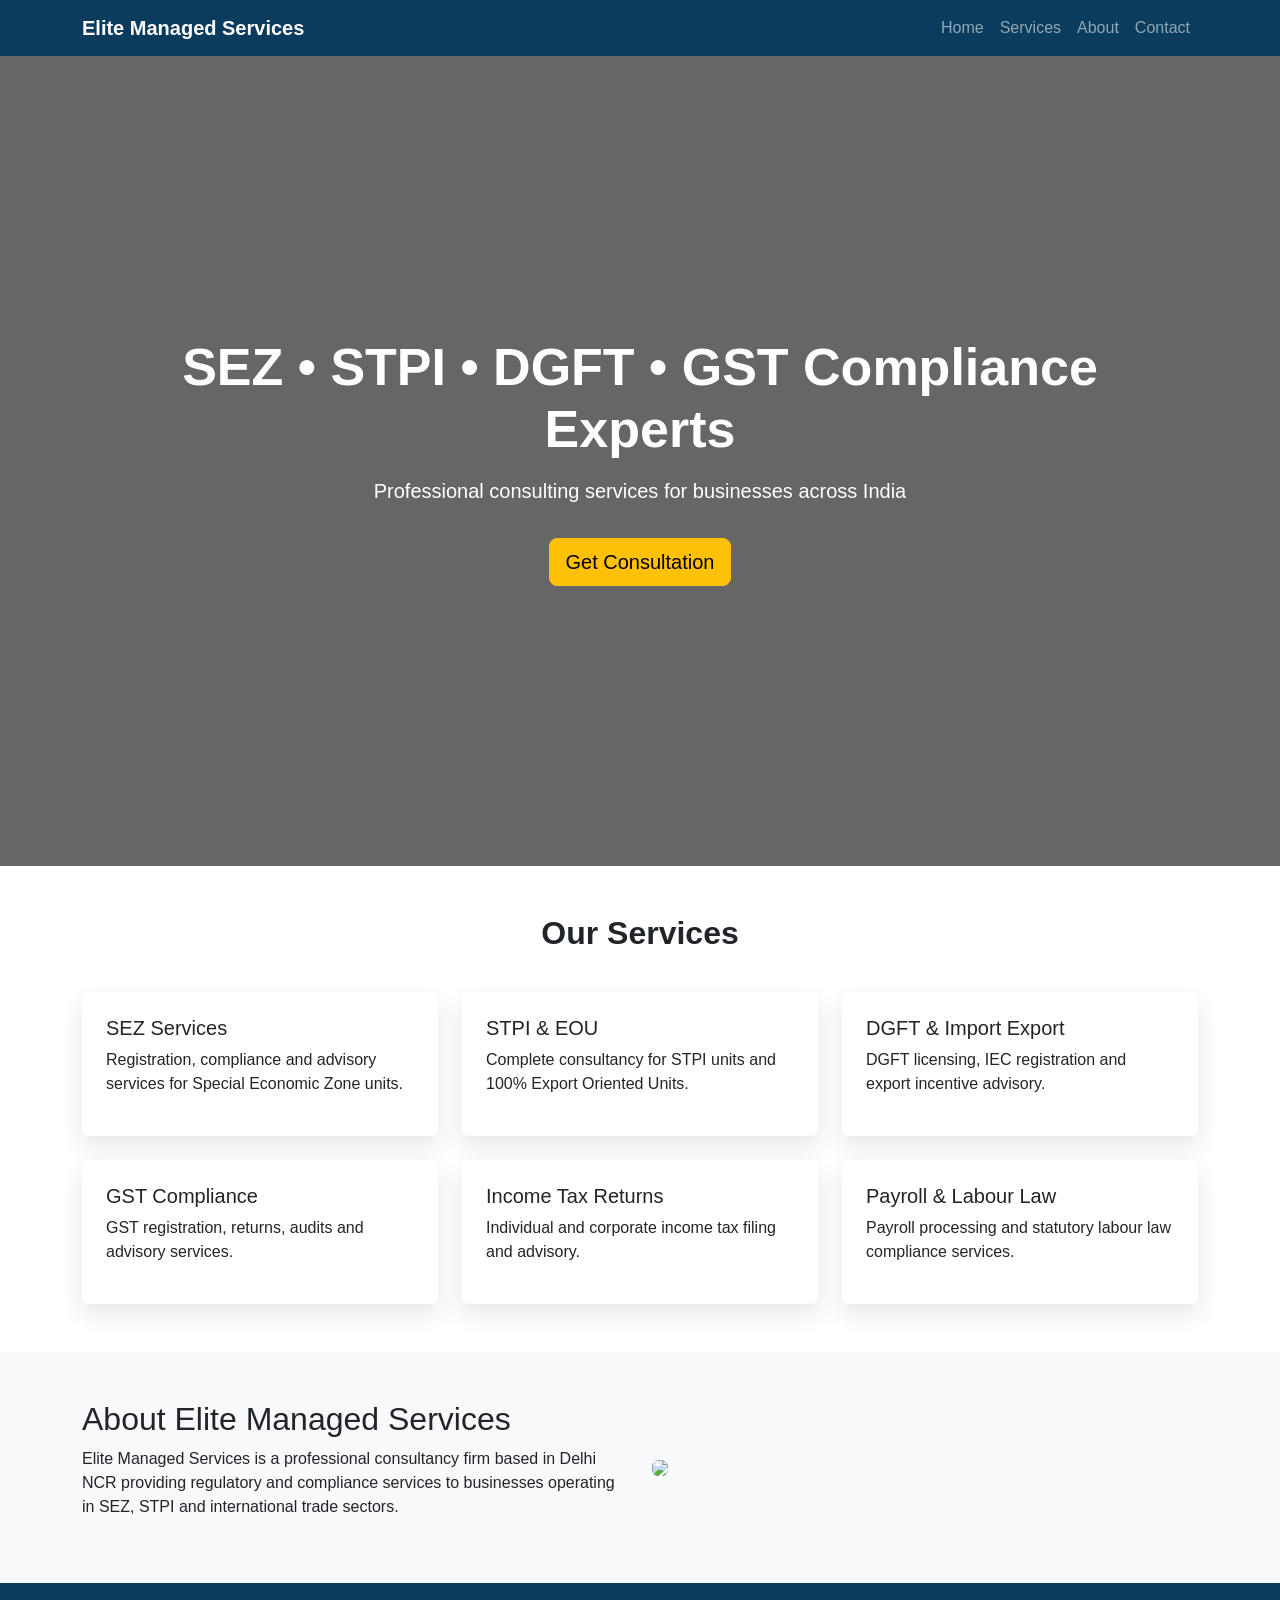
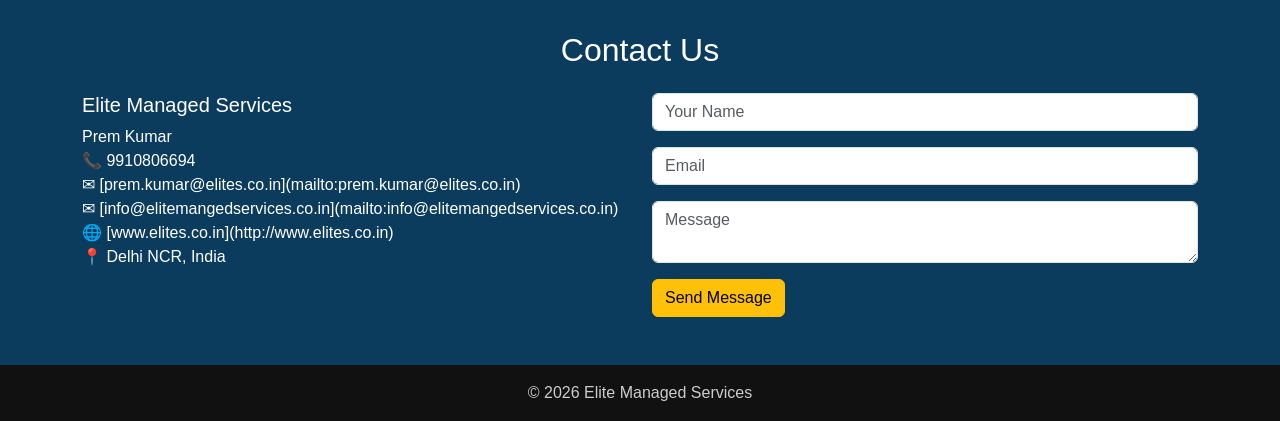
==== index.html @ 4a7ce899 "Update index.html" ====
<!DOCTYPE html>

<html lang="en">

<head>

<meta charset="UTF-8">
<meta name="viewport" content="width=device-width, initial-scale=1">

<title>Elite Managed Services</title>

<link href="https://cdn.jsdelivr.net/npm/bootstrap@5.3.2/dist/css/bootstrap.min.css" rel="stylesheet">

<link href="https://cdn.jsdelivr.net/npm/bootstrap-icons@1.11.1/font/bootstrap-icons.css" rel="stylesheet">

<style>

body{
font-family: 'Segoe UI', sans-serif;
}

.navbar{
background:#0b3c5d;
}

.hero{
height:90vh;
background:linear-gradient(rgba(0,0,0,.6),rgba(0,0,0,.6)),
url("https://images.unsplash.com/photo-1554224155-8d04cb21cd6c");
background-size:cover;
background-position:center;
display:flex;
align-items:center;
color:white;
}

.hero h1{
font-size:52px;
font-weight:700;
}

.section-title{
font-weight:700;
margin-bottom:40px;
}

.service-card{
border:none;
box-shadow:0 10px 25px rgba(0,0,0,.1);
transition:.3s;
}

.service-card:hover{
transform:translateY(-5px);
}

.contact{
background:#0b3c5d;
color:white;
}

footer{
background:#111;
color:#ccc;
}

</style>

</head>

<body>

<!-- NAVBAR -->

<nav class="navbar navbar-expand-lg navbar-dark sticky-top">

<div class="container">

<a class="navbar-brand fw-bold" href="#">Elite Managed Services</a>

<button class="navbar-toggler" data-bs-toggle="collapse" data-bs-target="#menu">

<span class="navbar-toggler-icon"></span>

</button>

<div class="collapse navbar-collapse" id="menu">

<ul class="navbar-nav ms-auto">

<li class="nav-item"><a class="nav-link" href="#">Home</a></li>

<li class="nav-item"><a class="nav-link" href="#services">Services</a></li>

<li class="nav-item"><a class="nav-link" href="#about">About</a></li>

<li class="nav-item"><a class="nav-link" href="#contact">Contact</a></li>

</ul>

</div>

</div>

</nav>

<!-- HERO -->

<section class="hero">

<div class="container text-center">

<h1>SEZ • STPI • DGFT • GST Compliance Experts</h1>

<p class="lead mt-3">
Professional consulting services for businesses across India
</p>

<a href="#contact" class="btn btn-warning btn-lg mt-3">
Get Consultation
</a>

</div>

</section>

<!-- SERVICES -->

<section id="services" class="py-5">

<div class="container">

<h2 class="text-center section-title">Our Services</h2>

<div class="row g-4">

<div class="col-md-4">

<div class="card service-card p-4">

<h5>SEZ Services</h5>

<p>
Registration, compliance and advisory services for Special Economic Zone units.
</p>

</div>

</div>

<div class="col-md-4">

<div class="card service-card p-4">

<h5>STPI & EOU</h5>

<p>
Complete consultancy for STPI units and 100% Export Oriented Units.
</p>

</div>

</div>

<div class="col-md-4">

<div class="card service-card p-4">

<h5>DGFT & Import Export</h5>

<p>
DGFT licensing, IEC registration and export incentive advisory.
</p>

</div>

</div>

<div class="col-md-4">

<div class="card service-card p-4">

<h5>GST Compliance</h5>

<p>
GST registration, returns, audits and advisory services.
</p>

</div>

</div>

<div class="col-md-4">

<div class="card service-card p-4">

<h5>Income Tax Returns</h5>

<p>
Individual and corporate income tax filing and advisory.
</p>

</div>

</div>

<div class="col-md-4">

<div class="card service-card p-4">

<h5>Payroll & Labour Law</h5>

<p>
Payroll processing and statutory labour law compliance services.
</p>

</div>

</div>

</div>

</div>

</section>

<!-- ABOUT -->

<section id="about" class="py-5 bg-light">

<div class="container">

<div class="row align-items-center">

<div class="col-md-6">

<h2>About Elite Managed Services</h2>

<p>
Elite Managed Services is a professional consultancy firm based in Delhi NCR providing regulatory and compliance services to businesses operating in SEZ, STPI and international trade sectors.
</p>

</div>

<div class="col-md-6">

<img src="https://images.unsplash.com/photo-1454165804606-c3d57bc86b40" class="img-fluid rounded">

</div>

</div>

</div>

</section>

<!-- CONTACT -->

<section id="contact" class="contact py-5">

<div class="container">

<h2 class="text-center mb-4">Contact Us</h2>

<div class="row">

<div class="col-md-6">

<h5>Elite Managed Services</h5>

<p>

Prem Kumar <br>
📞 9910806694 <br>
✉ [prem.kumar@elites.co.in](mailto:prem.kumar@elites.co.in) <br>
✉ [info@elitemangedservices.co.in](mailto:info@elitemangedservices.co.in) <br>
🌐 [www.elites.co.in](http://www.elites.co.in) <br>
📍 Delhi NCR, India

</p>

</div>

<div class="col-md-6">

<form>

<input class="form-control mb-3" placeholder="Your Name">

<input class="form-control mb-3" placeholder="Email">

<textarea class="form-control mb-3" placeholder="Message"></textarea>

<button class="btn btn-warning">Send Message</button>

</form>

</div>

</div>

</div>

</section>

<footer class="text-center py-3">

© 2026 Elite Managed Services

</footer>

<script src="https://cdn.jsdelivr.net/npm/bootstrap@5.3.2/dist/js/bootstrap.bundle.min.js"></script>

</body>

</html>
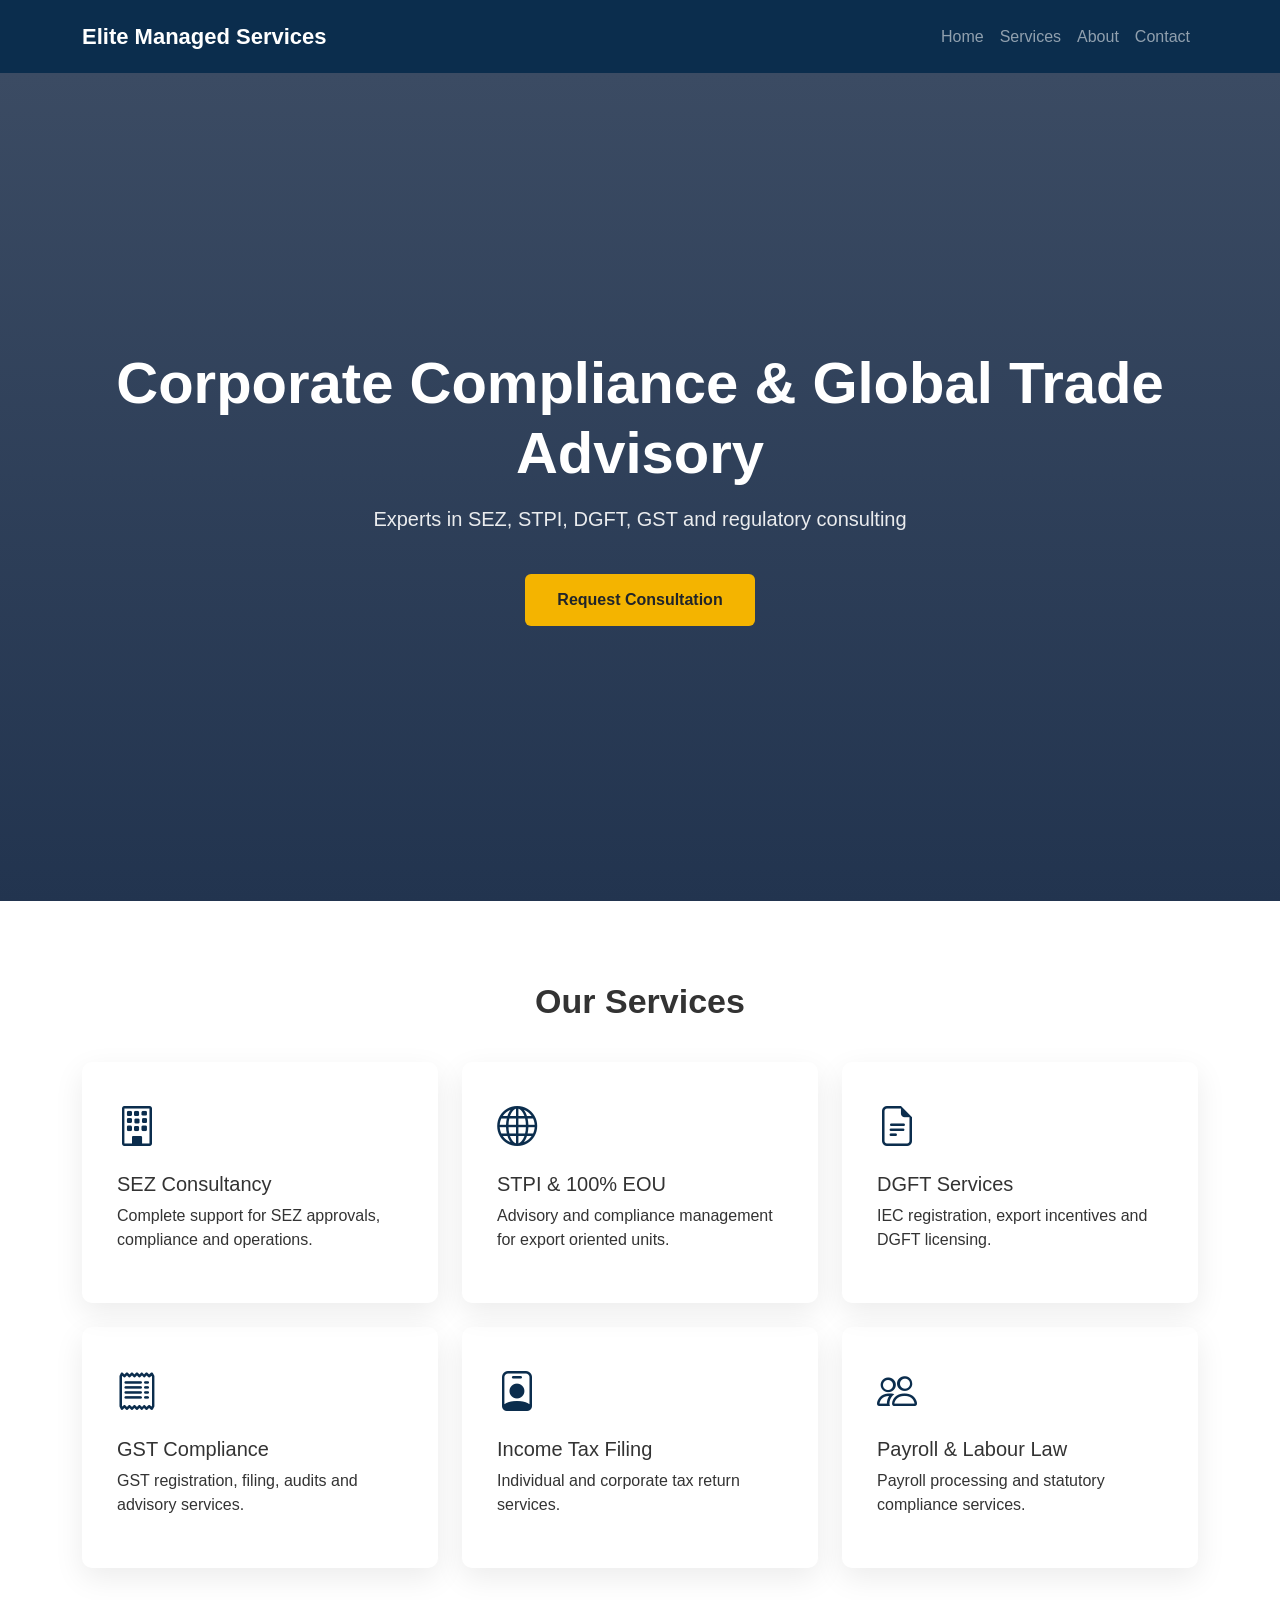
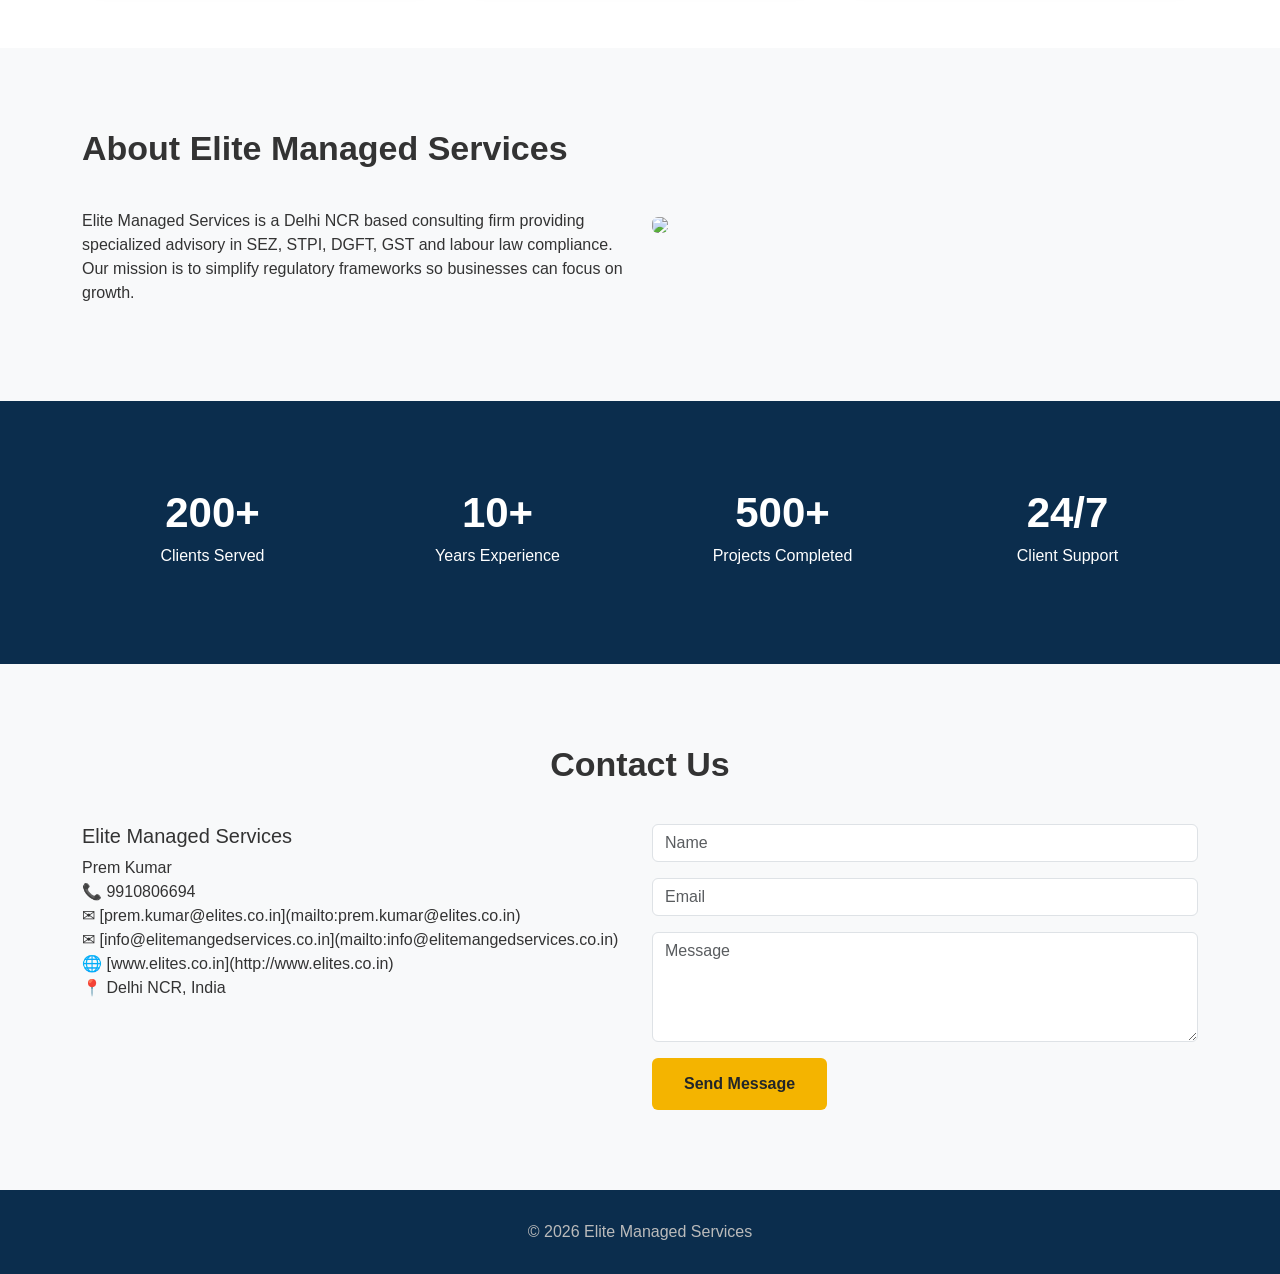
==== commit 7184b800: "Update index.html" ====
--- a/index.html
+++ b/index.html
@@ -3,30 +3,39 @@
 <html lang="en">
 
 <head>
-
 <meta charset="UTF-8">
 <meta name="viewport" content="width=device-width, initial-scale=1">
 
-<title>Elite Managed Services</title>
+<title>Elite Managed Services | SEZ • STPI • DGFT • GST Experts</title>
 
 <link href="https://cdn.jsdelivr.net/npm/bootstrap@5.3.2/dist/css/bootstrap.min.css" rel="stylesheet">
-
 <link href="https://cdn.jsdelivr.net/npm/bootstrap-icons@1.11.1/font/bootstrap-icons.css" rel="stylesheet">
 
 <style>
 
 body{
 font-family: 'Segoe UI', sans-serif;
-}
+color:#333;
+}
+
+/* NAVBAR */
 
 .navbar{
-background:#0b3c5d;
-}
+background:#0b2d4d;
+padding:15px 0;
+}
+
+.navbar-brand{
+font-weight:700;
+font-size:22px;
+}
+
+/* HERO */
 
 .hero{
-height:90vh;
-background:linear-gradient(rgba(0,0,0,.6),rgba(0,0,0,.6)),
-url("https://images.unsplash.com/photo-1554224155-8d04cb21cd6c");
+height:92vh;
+background:linear-gradient(rgba(10,30,60,.8),rgba(10,30,60,.9)),
+url("https://images.unsplash.com/photo-1454165804606-c3d57bc86b40");
 background-size:cover;
 background-position:center;
 display:flex;
@@ -35,33 +44,82 @@
 }
 
 .hero h1{
-font-size:52px;
+font-size:58px;
 font-weight:700;
 }
 
+.hero p{
+font-size:20px;
+opacity:.9;
+}
+
+/* BUTTON */
+
+.btn-main{
+background:#f4b400;
+border:none;
+padding:14px 32px;
+font-weight:600;
+}
+
+/* SECTION */
+
+.section{
+padding:80px 0;
+}
+
 .section-title{
+font-size:34px;
 font-weight:700;
 margin-bottom:40px;
 }
 
+/* SERVICE CARDS */
+
 .service-card{
 border:none;
-box-shadow:0 10px 25px rgba(0,0,0,.1);
+border-radius:10px;
+box-shadow:0 10px 30px rgba(0,0,0,.08);
+padding:35px;
 transition:.3s;
 }
 
 .service-card:hover{
-transform:translateY(-5px);
-}
+transform:translateY(-8px);
+}
+
+/* ICON */
+
+.service-icon{
+font-size:40px;
+color:#0b2d4d;
+margin-bottom:15px;
+}
+
+/* STATS */
+
+.stats{
+background:#0b2d4d;
+color:white;
+}
+
+.stat-number{
+font-size:42px;
+font-weight:700;
+}
+
+/* CONTACT */
 
 .contact{
-background:#0b3c5d;
-color:white;
-}
+background:#f8f9fa;
+}
+
+/* FOOTER */
 
 footer{
-background:#111;
-color:#ccc;
+background:#0b2d4d;
+color:#bbb;
+padding:30px 0;
 }
 
 </style>
@@ -76,12 +134,10 @@
 
 <div class="container">
 
-<a class="navbar-brand fw-bold" href="#">Elite Managed Services</a>
+<a class="navbar-brand" href="#">Elite Managed Services</a>
 
 <button class="navbar-toggler" data-bs-toggle="collapse" data-bs-target="#menu">
-
 <span class="navbar-toggler-icon"></span>
-
 </button>
 
 <div class="collapse navbar-collapse" id="menu">
@@ -89,11 +145,8 @@
 <ul class="navbar-nav ms-auto">
 
 <li class="nav-item"><a class="nav-link" href="#">Home</a></li>
-
 <li class="nav-item"><a class="nav-link" href="#services">Services</a></li>
-
 <li class="nav-item"><a class="nav-link" href="#about">About</a></li>
-
 <li class="nav-item"><a class="nav-link" href="#contact">Contact</a></li>
 
 </ul>
@@ -110,14 +163,14 @@
 
 <div class="container text-center">
 
-<h1>SEZ • STPI • DGFT • GST Compliance Experts</h1>
-
-<p class="lead mt-3">
-Professional consulting services for businesses across India
+<h1>Corporate Compliance & Global Trade Advisory</h1>
+
+<p class="mt-3">
+Experts in SEZ, STPI, DGFT, GST and regulatory consulting
 </p>
 
-<a href="#contact" class="btn btn-warning btn-lg mt-3">
-Get Consultation
+<a href="#contact" class="btn btn-main mt-4">
+Request Consultation
 </a>
 
 </div>
@@ -126,7 +179,7 @@
 
 <!-- SERVICES -->
 
-<section id="services" class="py-5">
+<section id="services" class="section">
 
 <div class="container">
 
@@ -135,163 +188,160 @@
 <div class="row g-4">
 
 <div class="col-md-4">
-
-<div class="card service-card p-4">
-
-<h5>SEZ Services</h5>
+<div class="service-card">
+<div class="service-icon"><i class="bi bi-building"></i></div>
+<h5>SEZ Consultancy</h5>
+<p>Complete support for SEZ approvals, compliance and operations.</p>
+</div>
+</div>
+
+<div class="col-md-4">
+<div class="service-card">
+<div class="service-icon"><i class="bi bi-globe"></i></div>
+<h5>STPI & 100% EOU</h5>
+<p>Advisory and compliance management for export oriented units.</p>
+</div>
+</div>
+
+<div class="col-md-4">
+<div class="service-card">
+<div class="service-icon"><i class="bi bi-file-earmark-text"></i></div>
+<h5>DGFT Services</h5>
+<p>IEC registration, export incentives and DGFT licensing.</p>
+</div>
+</div>
+
+<div class="col-md-4">
+<div class="service-card">
+<div class="service-icon"><i class="bi bi-receipt"></i></div>
+<h5>GST Compliance</h5>
+<p>GST registration, filing, audits and advisory services.</p>
+</div>
+</div>
+
+<div class="col-md-4">
+<div class="service-card">
+<div class="service-icon"><i class="bi bi-person-badge"></i></div>
+<h5>Income Tax Filing</h5>
+<p>Individual and corporate tax return services.</p>
+</div>
+</div>
+
+<div class="col-md-4">
+<div class="service-card">
+<div class="service-icon"><i class="bi bi-people"></i></div>
+<h5>Payroll & Labour Law</h5>
+<p>Payroll processing and statutory compliance services.</p>
+</div>
+</div>
+
+</div>
+
+</div>
+
+</section>
+
+<!-- ABOUT -->
+
+<section id="about" class="section bg-light">
+
+<div class="container">
+
+<div class="row align-items-center">
+
+<div class="col-md-6">
+
+<h2 class="section-title">About Elite Managed Services</h2>
 
 <p>
-Registration, compliance and advisory services for Special Economic Zone units.
+
+Elite Managed Services is a Delhi NCR based consulting firm providing specialized advisory in SEZ, STPI, DGFT, GST and labour law compliance.
+
+Our mission is to simplify regulatory frameworks so businesses can focus on growth.
+
 </p>
 
 </div>
 
-</div>
-
-<div class="col-md-4">
-
-<div class="card service-card p-4">
-
-<h5>STPI & EOU</h5>
+<div class="col-md-6">
+
+<img src="https://images.unsplash.com/photo-1556761175-4b46a572b786" class="img-fluid rounded">
+
+</div>
+
+</div>
+
+</div>
+
+</section>
+
+<!-- STATS -->
+
+<section class="stats section text-center">
+
+<div class="container">
+
+<div class="row">
+
+<div class="col-md-3">
+<div class="stat-number">200+</div>
+<p>Clients Served</p>
+</div>
+
+<div class="col-md-3">
+<div class="stat-number">10+</div>
+<p>Years Experience</p>
+</div>
+
+<div class="col-md-3">
+<div class="stat-number">500+</div>
+<p>Projects Completed</p>
+</div>
+
+<div class="col-md-3">
+<div class="stat-number">24/7</div>
+<p>Client Support</p>
+</div>
+
+</div>
+
+</div>
+
+</section>
+
+<!-- CONTACT -->
+
+<section id="contact" class="contact section">
+
+<div class="container">
+
+<h2 class="text-center section-title">Contact Us</h2>
+
+<div class="row">
+
+<div class="col-md-6">
+
+<h5>Elite Managed Services</h5>
 
 <p>
-Complete consultancy for STPI units and 100% Export Oriented Units.
+
+Prem Kumar <br>📞 9910806694 <br>✉ [prem.kumar@elites.co.in](mailto:prem.kumar@elites.co.in) <br>✉ [info@elitemangedservices.co.in](mailto:info@elitemangedservices.co.in) <br>🌐 [www.elites.co.in](http://www.elites.co.in) <br>📍 Delhi NCR, India
+
 </p>
 
 </div>
 
-</div>
-
-<div class="col-md-4">
-
-<div class="card service-card p-4">
-
-<h5>DGFT & Import Export</h5>
-
-<p>
-DGFT licensing, IEC registration and export incentive advisory.
-</p>
-
-</div>
-
-</div>
-
-<div class="col-md-4">
-
-<div class="card service-card p-4">
-
-<h5>GST Compliance</h5>
-
-<p>
-GST registration, returns, audits and advisory services.
-</p>
-
-</div>
-
-</div>
-
-<div class="col-md-4">
-
-<div class="card service-card p-4">
-
-<h5>Income Tax Returns</h5>
-
-<p>
-Individual and corporate income tax filing and advisory.
-</p>
-
-</div>
-
-</div>
-
-<div class="col-md-4">
-
-<div class="card service-card p-4">
-
-<h5>Payroll & Labour Law</h5>
-
-<p>
-Payroll processing and statutory labour law compliance services.
-</p>
-
-</div>
-
-</div>
-
-</div>
-
-</div>
-
-</section>
-
-<!-- ABOUT -->
-
-<section id="about" class="py-5 bg-light">
-
-<div class="container">
-
-<div class="row align-items-center">
-
 <div class="col-md-6">
 
-<h2>About Elite Managed Services</h2>
-
-<p>
-Elite Managed Services is a professional consultancy firm based in Delhi NCR providing regulatory and compliance services to businesses operating in SEZ, STPI and international trade sectors.
-</p>
-
-</div>
-
-<div class="col-md-6">
-
-<img src="https://images.unsplash.com/photo-1454165804606-c3d57bc86b40" class="img-fluid rounded">
-
-</div>
-
-</div>
-
-</div>
-
-</section>
-
-<!-- CONTACT -->
-
-<section id="contact" class="contact py-5">
-
-<div class="container">
-
-<h2 class="text-center mb-4">Contact Us</h2>
-
-<div class="row">
-
-<div class="col-md-6">
-
-<h5>Elite Managed Services</h5>
-
-<p>
-
-Prem Kumar <br>
-📞 9910806694 <br>
-✉ [prem.kumar@elites.co.in](mailto:prem.kumar@elites.co.in) <br>
-✉ [info@elitemangedservices.co.in](mailto:info@elitemangedservices.co.in) <br>
-🌐 [www.elites.co.in](http://www.elites.co.in) <br>
-📍 Delhi NCR, India
-
-</p>
-
-</div>
-
-<div class="col-md-6">
-
 <form>
 
-<input class="form-control mb-3" placeholder="Your Name">
+<input class="form-control mb-3" placeholder="Name">
 
 <input class="form-control mb-3" placeholder="Email">
 
-<textarea class="form-control mb-3" placeholder="Message"></textarea>
-
-<button class="btn btn-warning">Send Message</button>
+<textarea class="form-control mb-3" rows="4" placeholder="Message"></textarea>
+
+<button class="btn btn-main">Send Message</button>
 
 </form>
 
@@ -303,7 +353,7 @@
 
 </section>
 
-<footer class="text-center py-3">
+<footer class="text-center">
 
 © 2026 Elite Managed Services
 
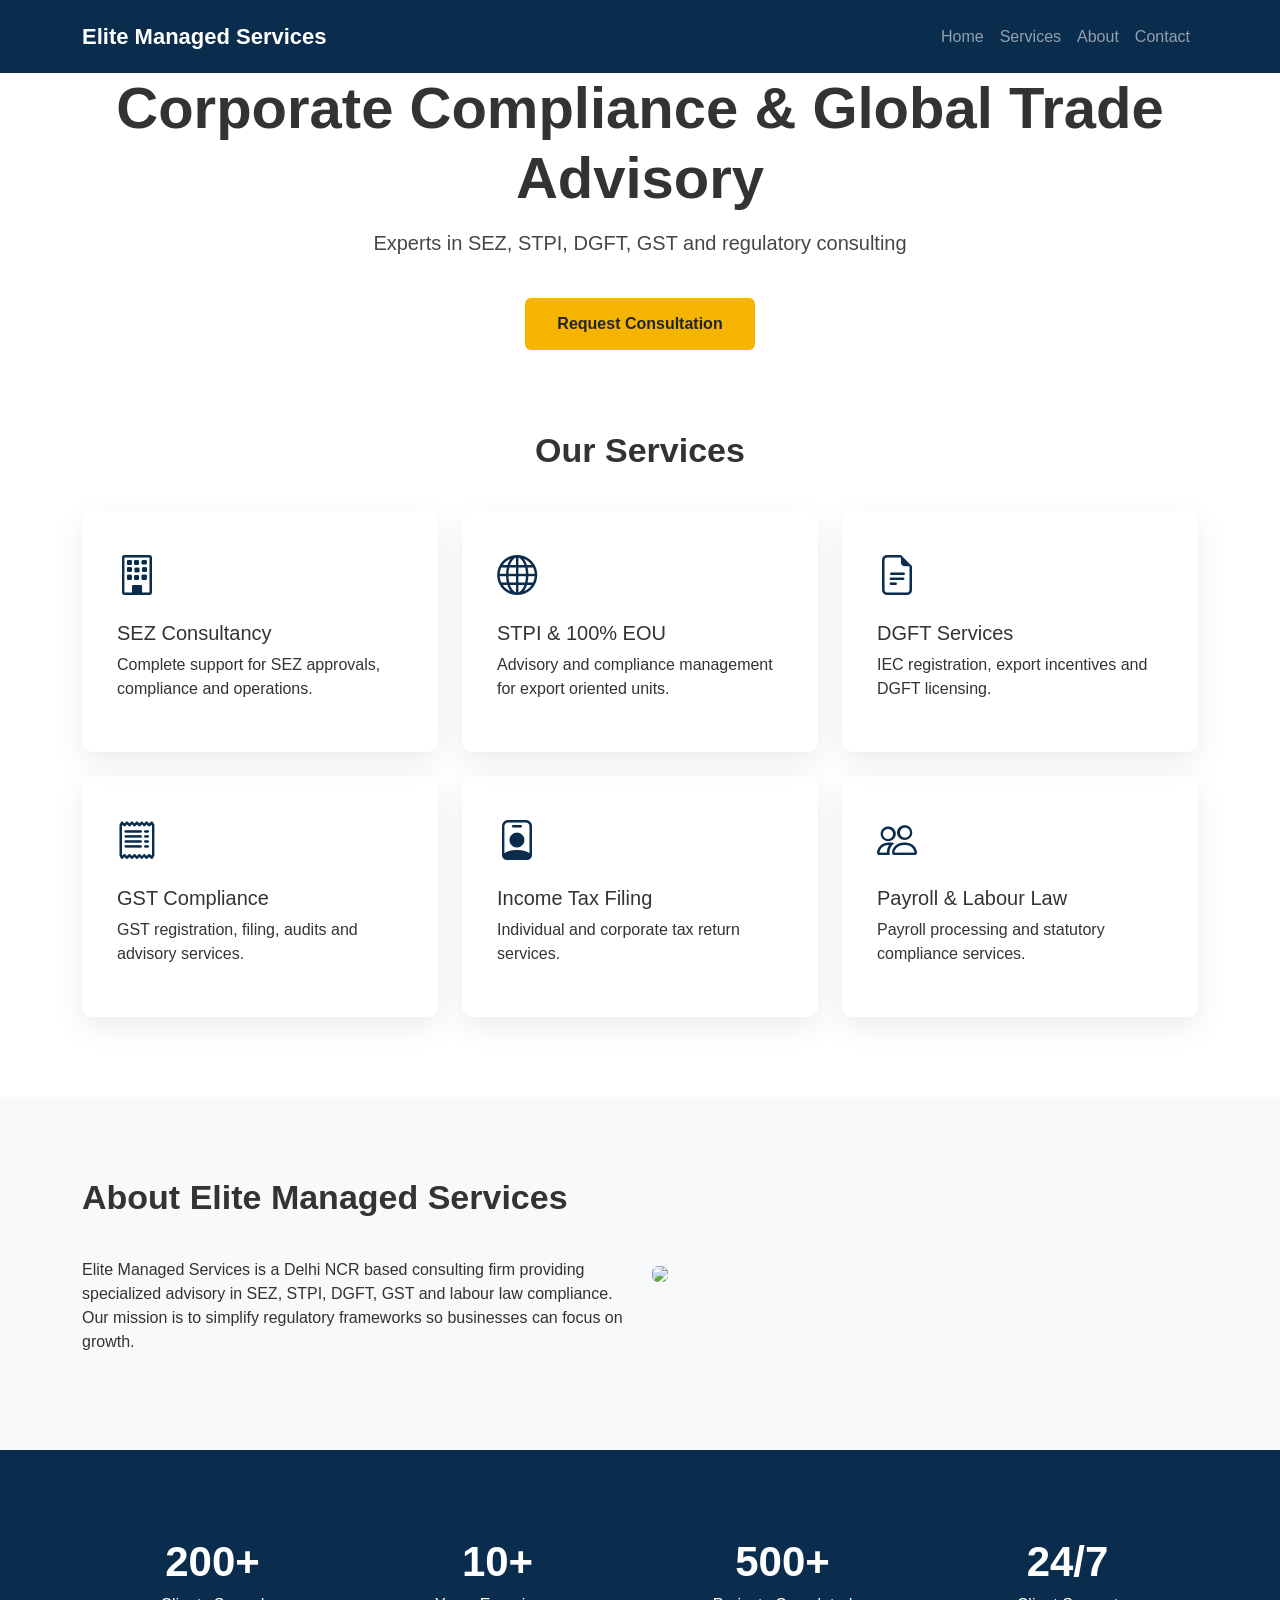
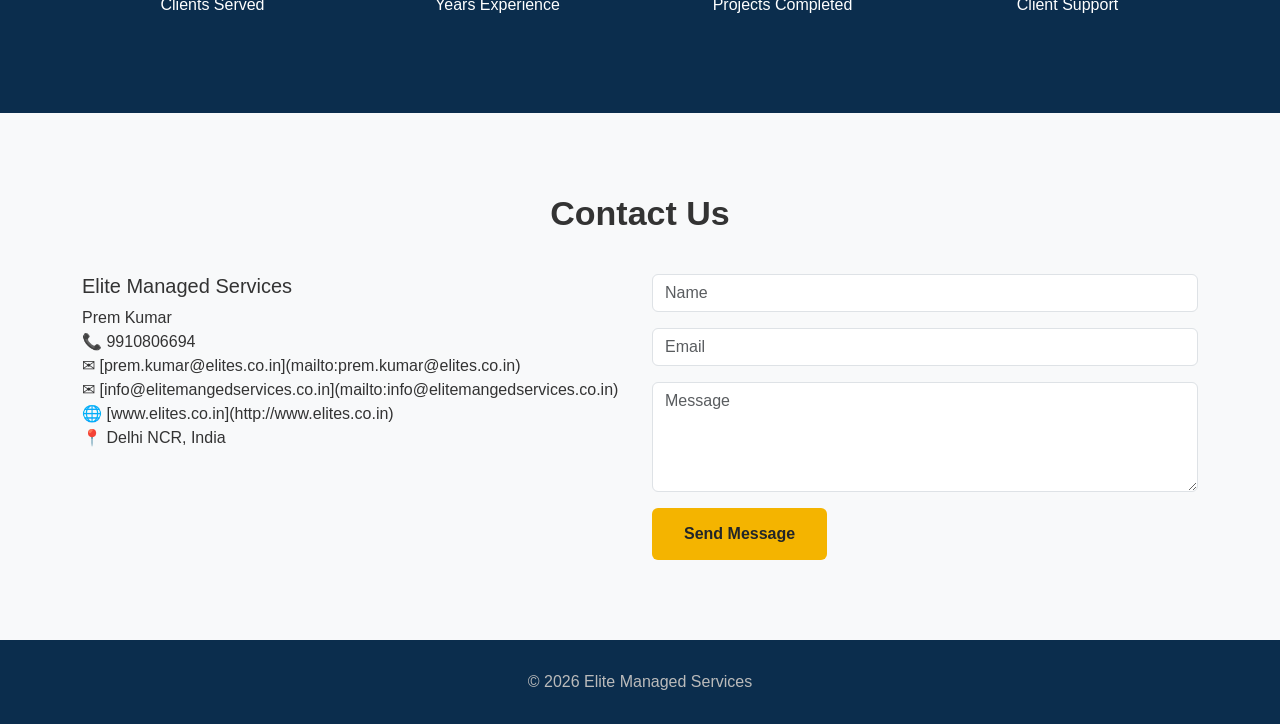
==== commit dca01e86: "Add marquee section with multiple items" ====
--- a/index.html
+++ b/index.html
@@ -31,7 +31,62 @@
 }
 
 /* HERO */
-
+<section class="marquee-section">
+
+<div class="marquee">
+
+<div class="marquee-content">
+
+<div class="marquee-item">
+<img src="https://images.unsplash.com/photo-1454165804606-c3d57bc86b40">
+<span>SEZ Consultancy</span>
+</div>
+
+<div class="marquee-item">
+<img src="https://images.unsplash.com/photo-1554224155-8d04cb21cd6c">
+<span>DGFT Licensing</span>
+</div>
+
+<div class="marquee-item">
+<img src="https://images.unsplash.com/photo-1556761175-4b46a572b786">
+<span>STPI & EOU Services</span>
+</div>
+
+<div class="marquee-item">
+<img src="https://images.unsplash.com/photo-1460925895917-afdab827c52f">
+<span>GST Compliance</span>
+</div>
+
+<div class="marquee-item">
+<img src="https://images.unsplash.com/photo-1450101499163-c8848c66ca85">
+<span>Payroll Management</span>
+</div>
+
+<div class="marquee-item">
+<img src="https://images.unsplash.com/photo-1507679799987-c73779587ccf">
+<span>Income Tax Filing</span>
+</div>
+
+<!-- duplicate items for smooth loop -->
+
+<div class="marquee-item">
+<img src="https://images.unsplash.com/photo-1454165804606-c3d57bc86b40">
+<span>SEZ Consultancy</span>
+</div>
+
+<div class="marquee-item">
+<img src="https://images.unsplash.com/photo-1554224155-8d04cb21cd6c">
+<span>DGFT Licensing</span>
+</div>
+
+</div>
+
+</div>
+
+</section>
+
+
+  
 .hero{
 height:92vh;
 background:linear-gradient(rgba(10,30,60,.8),rgba(10,30,60,.9)),
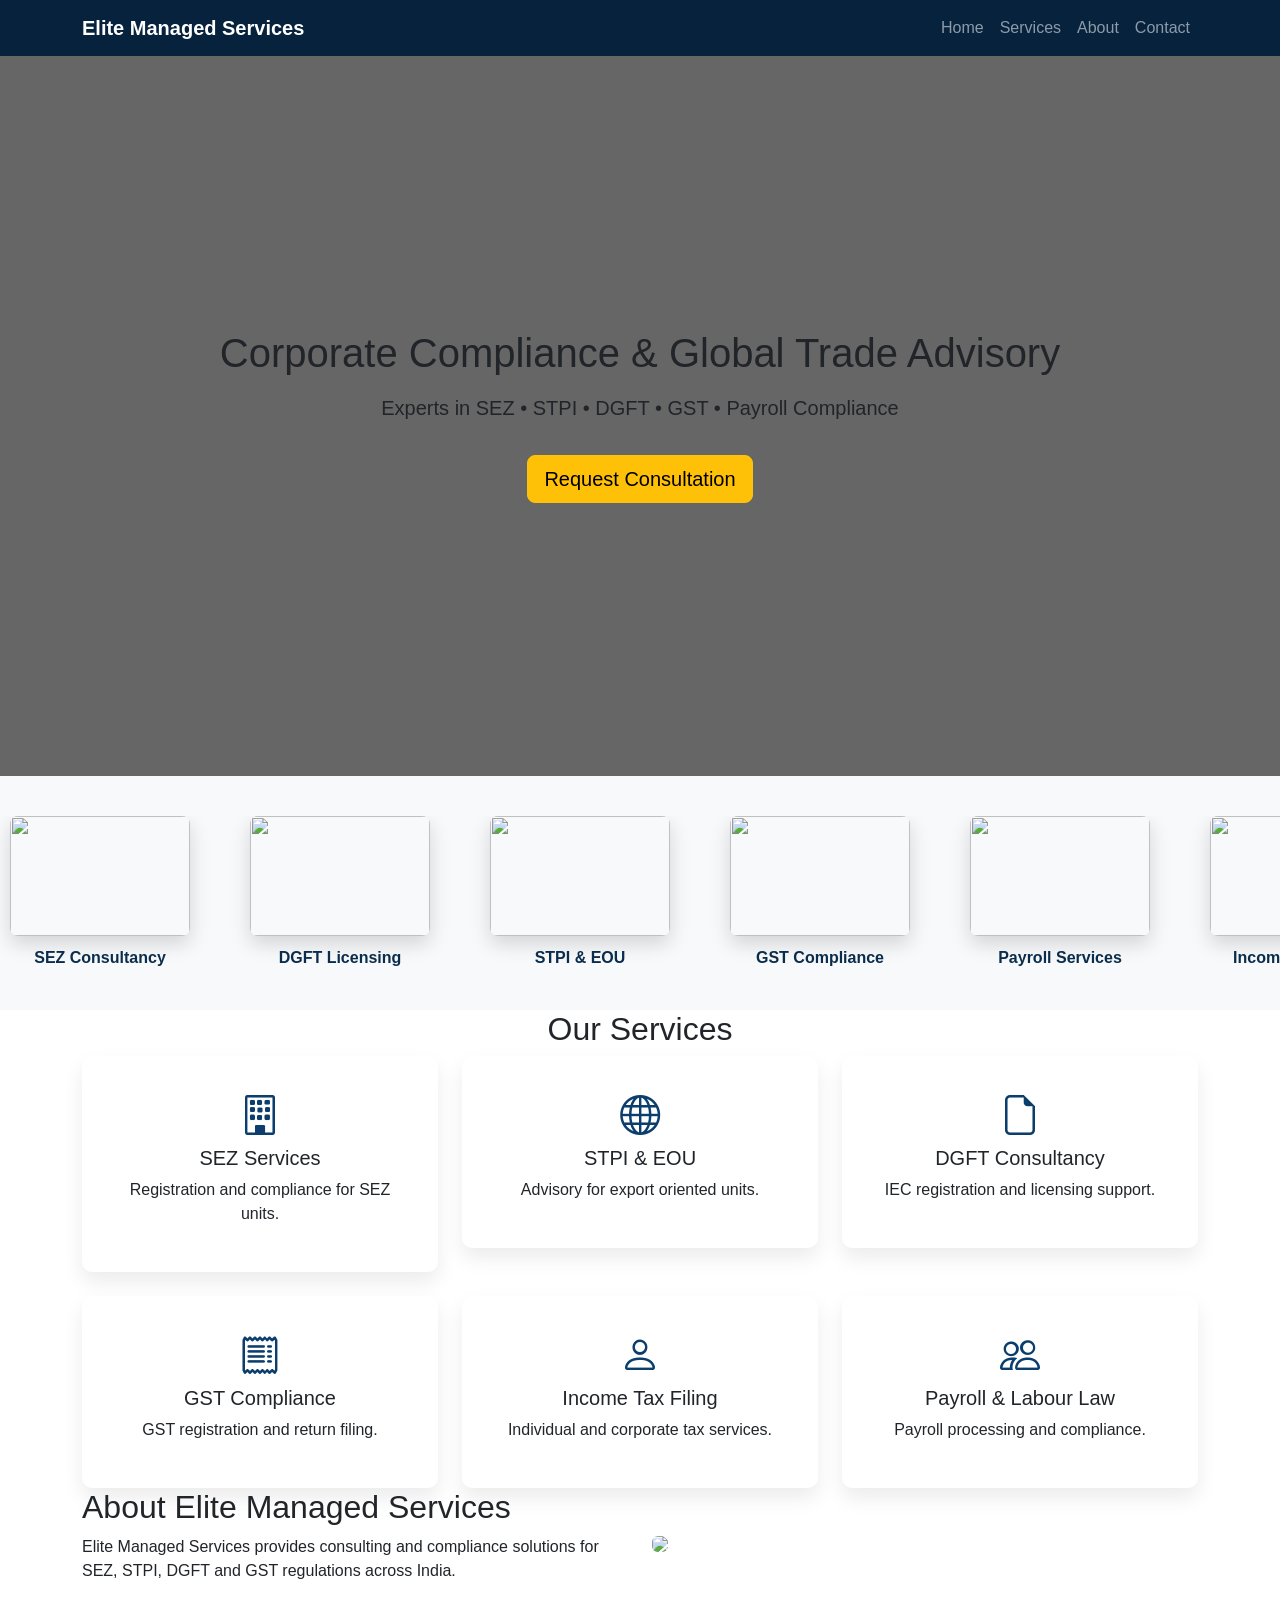
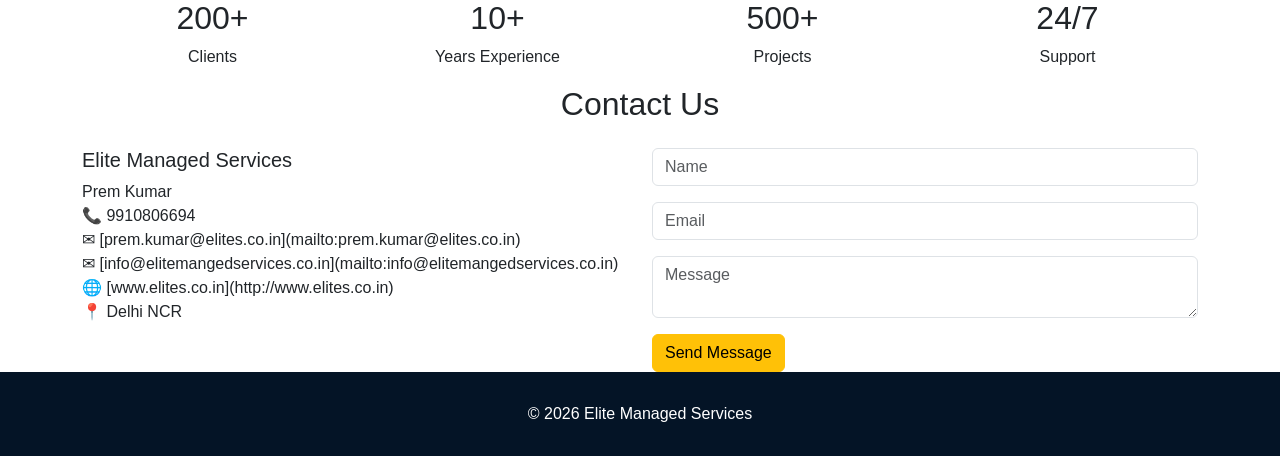
==== commit 7f19720d: "Update index.html" ====
--- a/index.html
+++ b/index.html
@@ -3,181 +3,17 @@
 <html lang="en">
 
 <head>
+
 <meta charset="UTF-8">
 <meta name="viewport" content="width=device-width, initial-scale=1">
 
-<title>Elite Managed Services | SEZ • STPI • DGFT • GST Experts</title>
+<title>Elite Managed Services</title>
 
 <link href="https://cdn.jsdelivr.net/npm/bootstrap@5.3.2/dist/css/bootstrap.min.css" rel="stylesheet">
+
 <link href="https://cdn.jsdelivr.net/npm/bootstrap-icons@1.11.1/font/bootstrap-icons.css" rel="stylesheet">
 
-<style>
-
-body{
-font-family: 'Segoe UI', sans-serif;
-color:#333;
-}
-
-/* NAVBAR */
-
-.navbar{
-background:#0b2d4d;
-padding:15px 0;
-}
-
-.navbar-brand{
-font-weight:700;
-font-size:22px;
-}
-
-/* HERO */
-<section class="marquee-section">
-
-<div class="marquee">
-
-<div class="marquee-content">
-
-<div class="marquee-item">
-<img src="https://images.unsplash.com/photo-1454165804606-c3d57bc86b40">
-<span>SEZ Consultancy</span>
-</div>
-
-<div class="marquee-item">
-<img src="https://images.unsplash.com/photo-1554224155-8d04cb21cd6c">
-<span>DGFT Licensing</span>
-</div>
-
-<div class="marquee-item">
-<img src="https://images.unsplash.com/photo-1556761175-4b46a572b786">
-<span>STPI & EOU Services</span>
-</div>
-
-<div class="marquee-item">
-<img src="https://images.unsplash.com/photo-1460925895917-afdab827c52f">
-<span>GST Compliance</span>
-</div>
-
-<div class="marquee-item">
-<img src="https://images.unsplash.com/photo-1450101499163-c8848c66ca85">
-<span>Payroll Management</span>
-</div>
-
-<div class="marquee-item">
-<img src="https://images.unsplash.com/photo-1507679799987-c73779587ccf">
-<span>Income Tax Filing</span>
-</div>
-
-<!-- duplicate items for smooth loop -->
-
-<div class="marquee-item">
-<img src="https://images.unsplash.com/photo-1454165804606-c3d57bc86b40">
-<span>SEZ Consultancy</span>
-</div>
-
-<div class="marquee-item">
-<img src="https://images.unsplash.com/photo-1554224155-8d04cb21cd6c">
-<span>DGFT Licensing</span>
-</div>
-
-</div>
-
-</div>
-
-</section>
-
-
-  
-.hero{
-height:92vh;
-background:linear-gradient(rgba(10,30,60,.8),rgba(10,30,60,.9)),
-url("https://images.unsplash.com/photo-1454165804606-c3d57bc86b40");
-background-size:cover;
-background-position:center;
-display:flex;
-align-items:center;
-color:white;
-}
-
-.hero h1{
-font-size:58px;
-font-weight:700;
-}
-
-.hero p{
-font-size:20px;
-opacity:.9;
-}
-
-/* BUTTON */
-
-.btn-main{
-background:#f4b400;
-border:none;
-padding:14px 32px;
-font-weight:600;
-}
-
-/* SECTION */
-
-.section{
-padding:80px 0;
-}
-
-.section-title{
-font-size:34px;
-font-weight:700;
-margin-bottom:40px;
-}
-
-/* SERVICE CARDS */
-
-.service-card{
-border:none;
-border-radius:10px;
-box-shadow:0 10px 30px rgba(0,0,0,.08);
-padding:35px;
-transition:.3s;
-}
-
-.service-card:hover{
-transform:translateY(-8px);
-}
-
-/* ICON */
-
-.service-icon{
-font-size:40px;
-color:#0b2d4d;
-margin-bottom:15px;
-}
-
-/* STATS */
-
-.stats{
-background:#0b2d4d;
-color:white;
-}
-
-.stat-number{
-font-size:42px;
-font-weight:700;
-}
-
-/* CONTACT */
-
-.contact{
-background:#f8f9fa;
-}
-
-/* FOOTER */
-
-footer{
-background:#0b2d4d;
-color:#bbb;
-padding:30px 0;
-}
-
-</style>
+<link rel="stylesheet" href="css/style.css">
 
 </head>
 
@@ -189,10 +25,12 @@
 
 <div class="container">
 
-<a class="navbar-brand" href="#">Elite Managed Services</a>
+<a class="navbar-brand fw-bold" href="#">Elite Managed Services</a>
 
 <button class="navbar-toggler" data-bs-toggle="collapse" data-bs-target="#menu">
+
 <span class="navbar-toggler-icon"></span>
+
 </button>
 
 <div class="collapse navbar-collapse" id="menu">
@@ -220,18 +58,102 @@
 
 <h1>Corporate Compliance & Global Trade Advisory</h1>
 
-<p class="mt-3">
-Experts in SEZ, STPI, DGFT, GST and regulatory consulting
+<p class="lead mt-3">
+
+Experts in SEZ • STPI • DGFT • GST • Payroll Compliance
+
 </p>
 
-<a href="#contact" class="btn btn-main mt-4">
+<a href="#contact" class="btn btn-warning btn-lg mt-3">
+
 Request Consultation
+
 </a>
 
 </div>
 
 </section>
 
+<!-- MARQUEE -->
+
+<section class="marquee-section">
+
+<div class="marquee">
+
+<div class="marquee-content">
+
+<div class="marquee-item">
+
+<img src="https://images.unsplash.com/photo-1454165804606-c3d57bc86b40">
+
+<span>SEZ Consultancy</span>
+
+</div>
+
+<div class="marquee-item">
+
+<img src="https://images.unsplash.com/photo-1554224155-8d04cb21cd6c">
+
+<span>DGFT Licensing</span>
+
+</div>
+
+<div class="marquee-item">
+
+<img src="https://images.unsplash.com/photo-1556761175-4b46a572b786">
+
+<span>STPI & EOU</span>
+
+</div>
+
+<div class="marquee-item">
+
+<img src="https://images.unsplash.com/photo-1460925895917-afdab827c52f">
+
+<span>GST Compliance</span>
+
+</div>
+
+<div class="marquee-item">
+
+<img src="https://images.unsplash.com/photo-1450101499163-c8848c66ca85">
+
+<span>Payroll Services</span>
+
+</div>
+
+<div class="marquee-item">
+
+<img src="https://images.unsplash.com/photo-1507679799987-c73779587ccf">
+
+<span>Income Tax Filing</span>
+
+</div>
+
+<!-- duplicate for smooth scroll -->
+
+<div class="marquee-item">
+
+<img src="https://images.unsplash.com/photo-1454165804606-c3d57bc86b40">
+
+<span>SEZ Consultancy</span>
+
+</div>
+
+<div class="marquee-item">
+
+<img src="https://images.unsplash.com/photo-1554224155-8d04cb21cd6c">
+
+<span>DGFT Licensing</span>
+
+</div>
+
+</div>
+
+</div>
+
+</section>
+
 <!-- SERVICES -->
 
 <section id="services" class="section">
@@ -243,51 +165,87 @@
 <div class="row g-4">
 
 <div class="col-md-4">
-<div class="service-card">
-<div class="service-icon"><i class="bi bi-building"></i></div>
-<h5>SEZ Consultancy</h5>
-<p>Complete support for SEZ approvals, compliance and operations.</p>
-</div>
-</div>
-
-<div class="col-md-4">
-<div class="service-card">
-<div class="service-icon"><i class="bi bi-globe"></i></div>
-<h5>STPI & 100% EOU</h5>
-<p>Advisory and compliance management for export oriented units.</p>
-</div>
-</div>
-
-<div class="col-md-4">
-<div class="service-card">
-<div class="service-icon"><i class="bi bi-file-earmark-text"></i></div>
-<h5>DGFT Services</h5>
-<p>IEC registration, export incentives and DGFT licensing.</p>
-</div>
-</div>
-
-<div class="col-md-4">
-<div class="service-card">
-<div class="service-icon"><i class="bi bi-receipt"></i></div>
+
+<div class="service-card">
+
+<i class="bi bi-building service-icon"></i>
+
+<h5>SEZ Services</h5>
+
+<p>Registration and compliance for SEZ units.</p>
+
+</div>
+
+</div>
+
+<div class="col-md-4">
+
+<div class="service-card">
+
+<i class="bi bi-globe service-icon"></i>
+
+<h5>STPI & EOU</h5>
+
+<p>Advisory for export oriented units.</p>
+
+</div>
+
+</div>
+
+<div class="col-md-4">
+
+<div class="service-card">
+
+<i class="bi bi-file-earmark service-icon"></i>
+
+<h5>DGFT Consultancy</h5>
+
+<p>IEC registration and licensing support.</p>
+
+</div>
+
+</div>
+
+<div class="col-md-4">
+
+<div class="service-card">
+
+<i class="bi bi-receipt service-icon"></i>
+
 <h5>GST Compliance</h5>
-<p>GST registration, filing, audits and advisory services.</p>
-</div>
-</div>
-
-<div class="col-md-4">
-<div class="service-card">
-<div class="service-icon"><i class="bi bi-person-badge"></i></div>
+
+<p>GST registration and return filing.</p>
+
+</div>
+
+</div>
+
+<div class="col-md-4">
+
+<div class="service-card">
+
+<i class="bi bi-person service-icon"></i>
+
 <h5>Income Tax Filing</h5>
-<p>Individual and corporate tax return services.</p>
-</div>
-</div>
-
-<div class="col-md-4">
-<div class="service-card">
-<div class="service-icon"><i class="bi bi-people"></i></div>
+
+<p>Individual and corporate tax services.</p>
+
+</div>
+
+</div>
+
+<div class="col-md-4">
+
+<div class="service-card">
+
+<i class="bi bi-people service-icon"></i>
+
 <h5>Payroll & Labour Law</h5>
-<p>Payroll processing and statutory compliance services.</p>
-</div>
+
+<p>Payroll processing and compliance.</p>
+
+</div>
+
 </div>
 
 </div>
@@ -298,7 +256,7 @@
 
 <!-- ABOUT -->
 
-<section id="about" class="section bg-light">
+<section id="about" class="about">
 
 <div class="container">
 
@@ -306,13 +264,11 @@
 
 <div class="col-md-6">
 
-<h2 class="section-title">About Elite Managed Services</h2>
+<h2>About Elite Managed Services</h2>
 
 <p>
 
-Elite Managed Services is a Delhi NCR based consulting firm providing specialized advisory in SEZ, STPI, DGFT, GST and labour law compliance.
-
-Our mission is to simplify regulatory frameworks so businesses can focus on growth.
+Elite Managed Services provides consulting and compliance solutions for SEZ, STPI, DGFT and GST regulations across India.
 
 </p>
 
@@ -332,30 +288,42 @@
 
 <!-- STATS -->
 
-<section class="stats section text-center">
+<section class="stats text-center">
 
 <div class="container">
 
 <div class="row">
 
 <div class="col-md-3">
-<div class="stat-number">200+</div>
-<p>Clients Served</p>
+
+<h2>200+</h2>
+
+<p>Clients</p>
+
 </div>
 
 <div class="col-md-3">
-<div class="stat-number">10+</div>
+
+<h2>10+</h2>
+
 <p>Years Experience</p>
+
 </div>
 
 <div class="col-md-3">
-<div class="stat-number">500+</div>
-<p>Projects Completed</p>
+
+<h2>500+</h2>
+
+<p>Projects</p>
+
 </div>
 
 <div class="col-md-3">
-<div class="stat-number">24/7</div>
-<p>Client Support</p>
+
+<h2>24/7</h2>
+
+<p>Support</p>
+
 </div>
 
 </div>
@@ -366,11 +334,11 @@
 
 <!-- CONTACT -->
 
-<section id="contact" class="contact section">
-
-<div class="container">
-
-<h2 class="text-center section-title">Contact Us</h2>
+<section id="contact" class="contact">
+
+<div class="container">
+
+<h2 class="text-center mb-4">Contact Us</h2>
 
 <div class="row">
 
@@ -380,7 +348,7 @@
 
 <p>
 
-Prem Kumar <br>📞 9910806694 <br>✉ [prem.kumar@elites.co.in](mailto:prem.kumar@elites.co.in) <br>✉ [info@elitemangedservices.co.in](mailto:info@elitemangedservices.co.in) <br>🌐 [www.elites.co.in](http://www.elites.co.in) <br>📍 Delhi NCR, India
+Prem Kumar <br>📞 9910806694 <br>✉ [prem.kumar@elites.co.in](mailto:prem.kumar@elites.co.in) <br>✉ [info@elitemangedservices.co.in](mailto:info@elitemangedservices.co.in) <br>🌐 [www.elites.co.in](http://www.elites.co.in) <br>📍 Delhi NCR
 
 </p>
 
@@ -394,9 +362,9 @@
 
 <input class="form-control mb-3" placeholder="Email">
 
-<textarea class="form-control mb-3" rows="4" placeholder="Message"></textarea>
-
-<button class="btn btn-main">Send Message</button>
+<textarea class="form-control mb-3" placeholder="Message"></textarea>
+
+<button class="btn btn-warning">Send Message</button>
 
 </form>
 
--- a/css/style.css
+++ b/css/style.css
@@ -0,0 +1,63 @@
+
+body{font-family:Arial, sans-serif;}
+.topbar{background:#0b3d6d;color:white;padding:6px;font-size:14px;}
+.navbar{background:#06223d;}
+.hero{background:linear-gradient(rgba(0,0,0,.6),rgba(0,0,0,.6)),
+url('https://images.unsplash.com/photo-1486406146926-c627a92ad1ab');
+background-size:cover;height:80vh;display:flex;align-items:center;}
+.services{background:#f5f7fa;}
+.service-card{background:white;padding:30px;border-radius:10px;text-align:center;
+box-shadow:0 10px 20px rgba(0,0,0,.08);transition:.3s;}
+.service-card i{font-size:40px;color:#0b3d6d;margin-bottom:10px;}
+.service-card:hover{transform:translateY(-10px);}
+footer{background:#041426;color:white;padding:30px;}
+.marquee-section{
+background:#f8f9fa;
+padding:40px 0;
+overflow:hidden;
+}
+
+.marquee{
+display:flex;
+width:100%;
+overflow:hidden;
+}
+
+.marquee-content{
+display:flex;
+gap:40px;
+animation:scroll 25s linear infinite;
+}
+
+.marquee-item{
+display:flex;
+flex-direction:column;
+align-items:center;
+min-width:200px;
+}
+
+.marquee-item img{
+width:180px;
+height:120px;
+object-fit:cover;
+border-radius:8px;
+box-shadow:0 8px 20px rgba(0,0,0,0.15);
+}
+
+.marquee-item span{
+margin-top:10px;
+font-weight:600;
+color:#0b2d4d;
+}
+
+@keyframes scroll{
+
+0%{
+transform:translateX(0);
+}
+
+100%{
+transform:translateX(-50%);
+}
+
+}
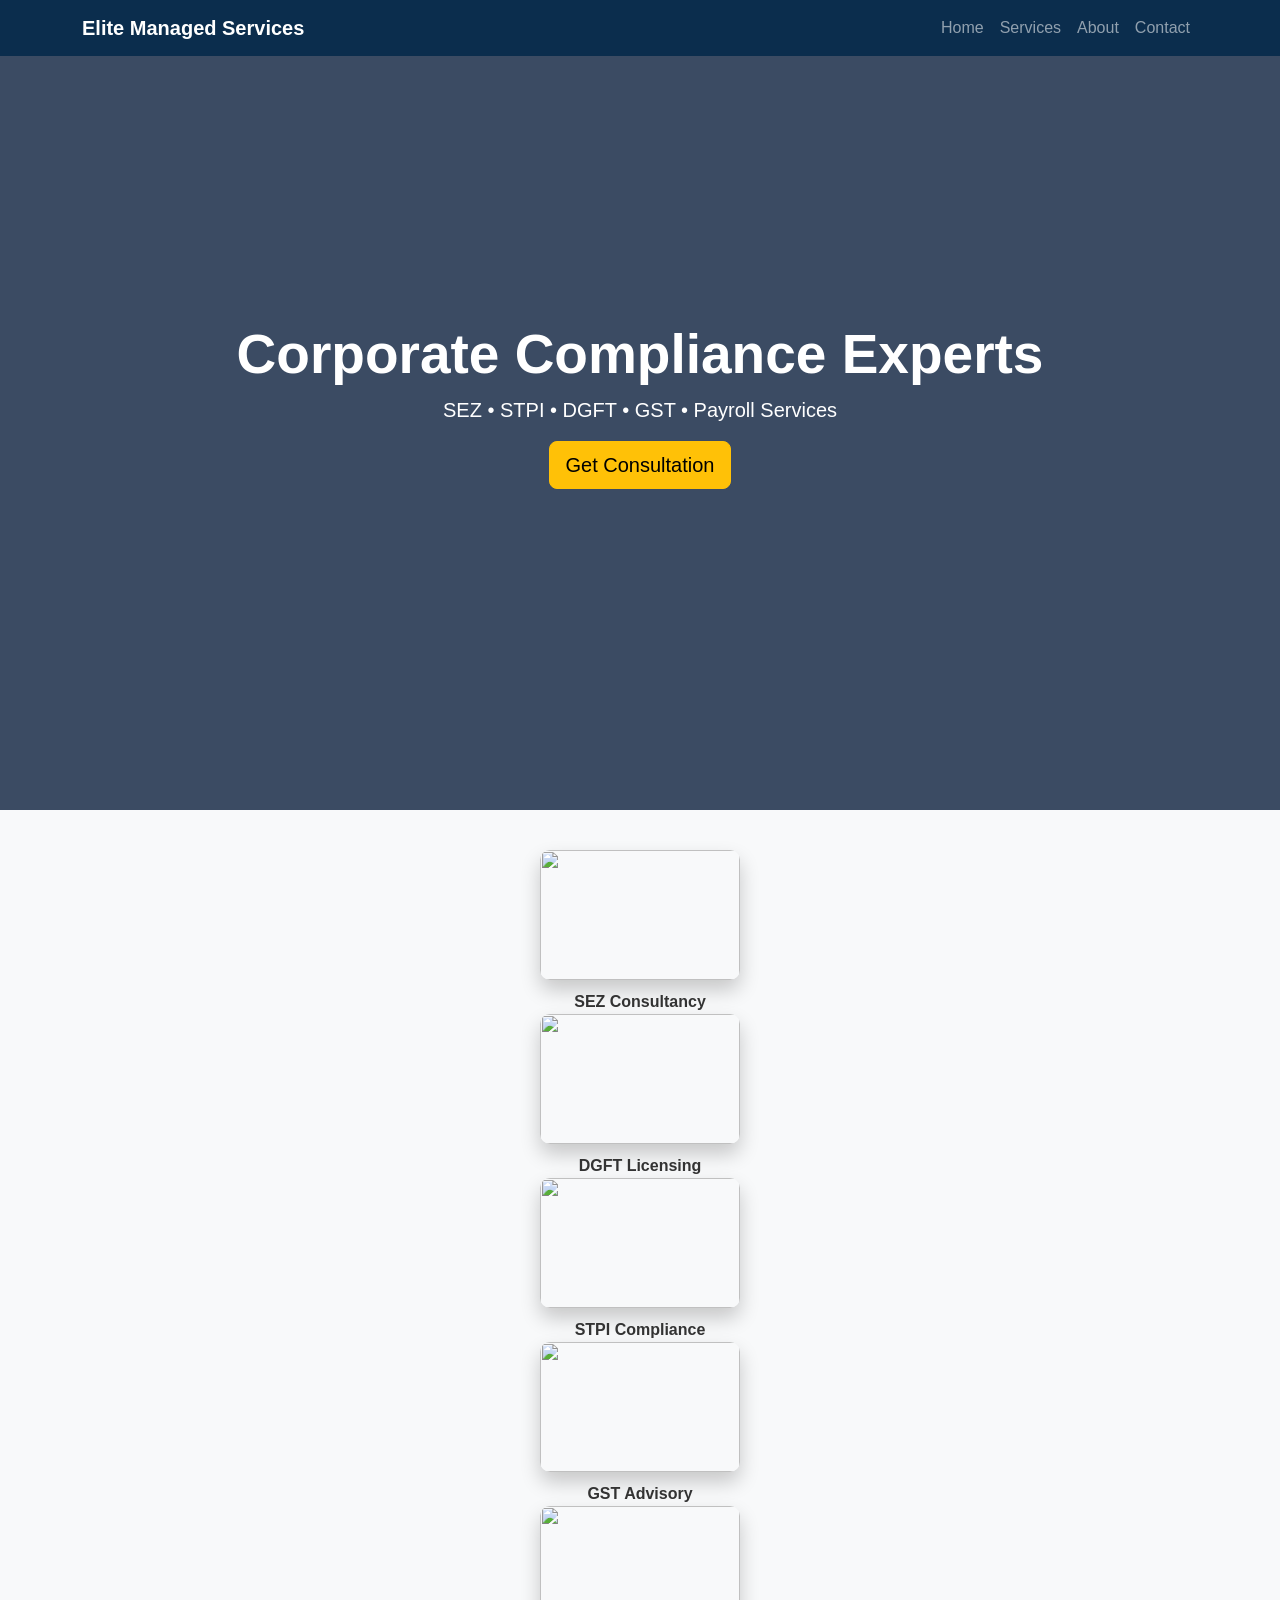
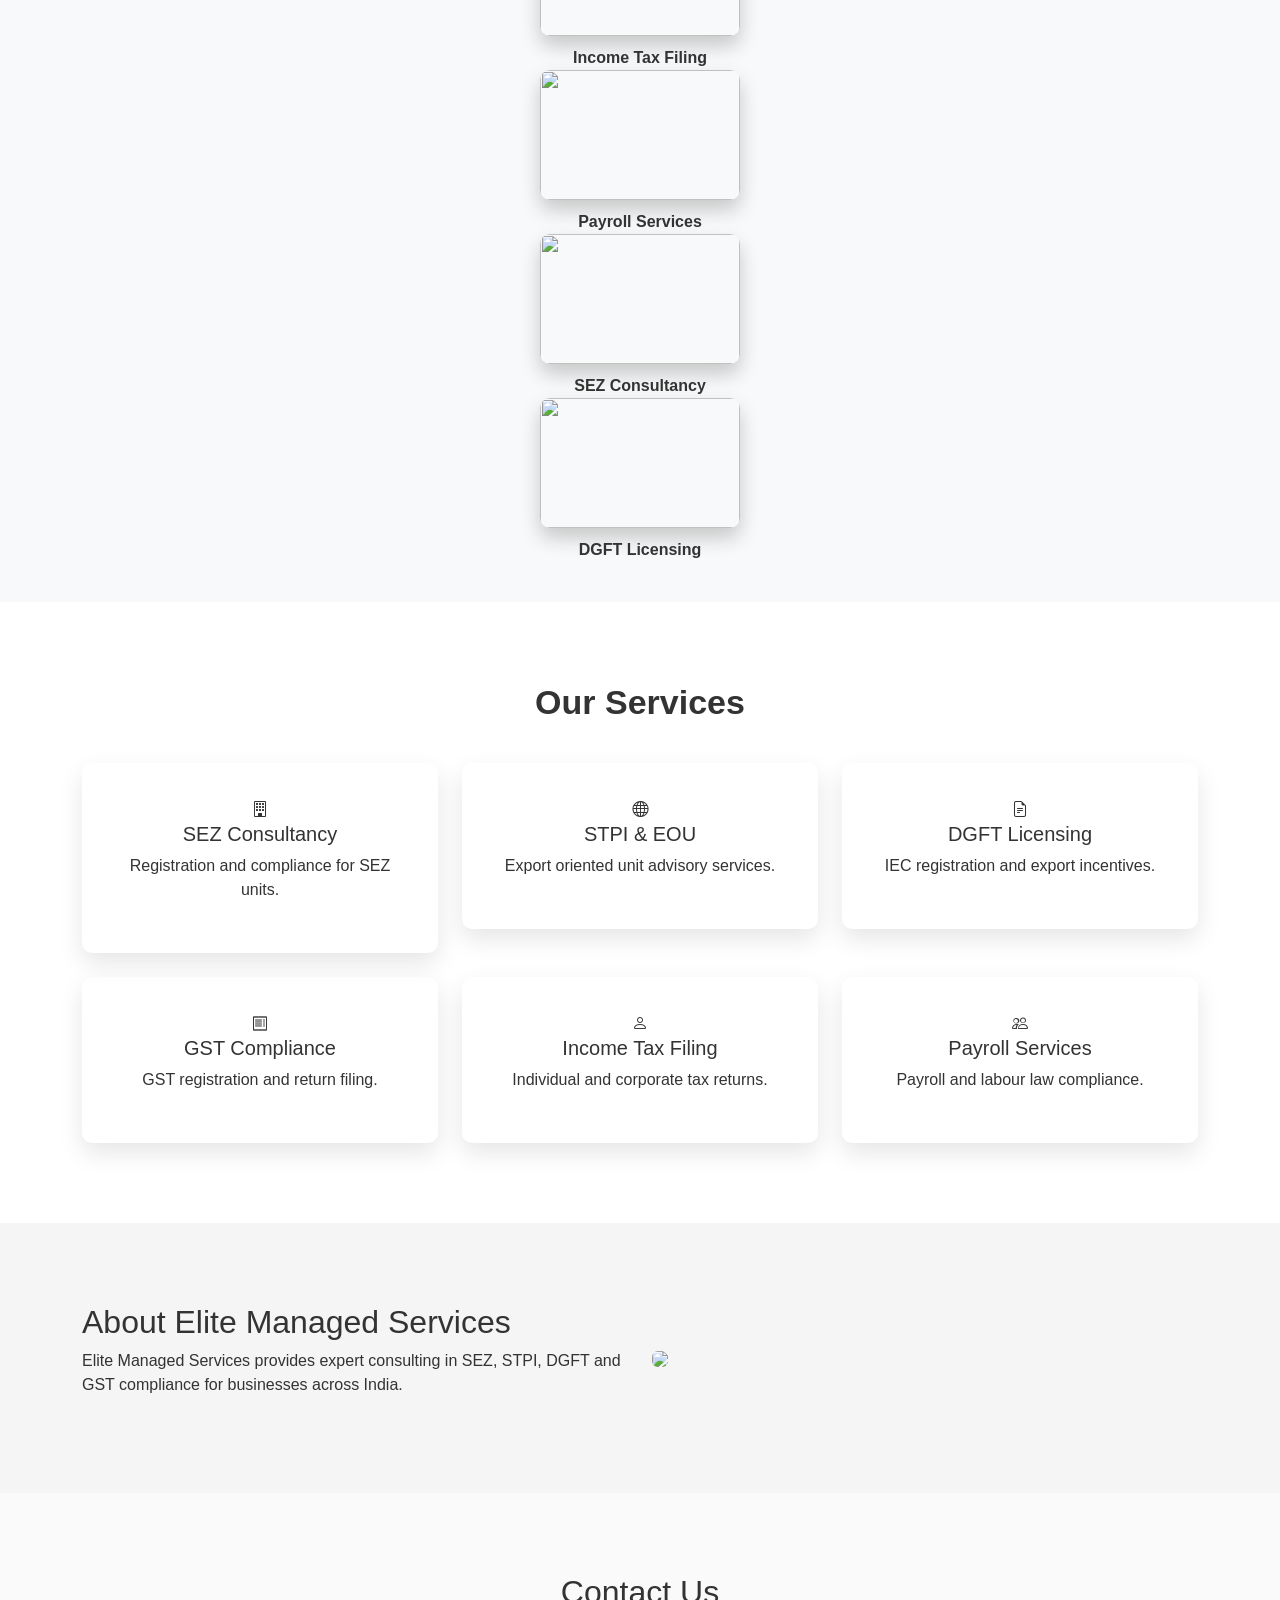
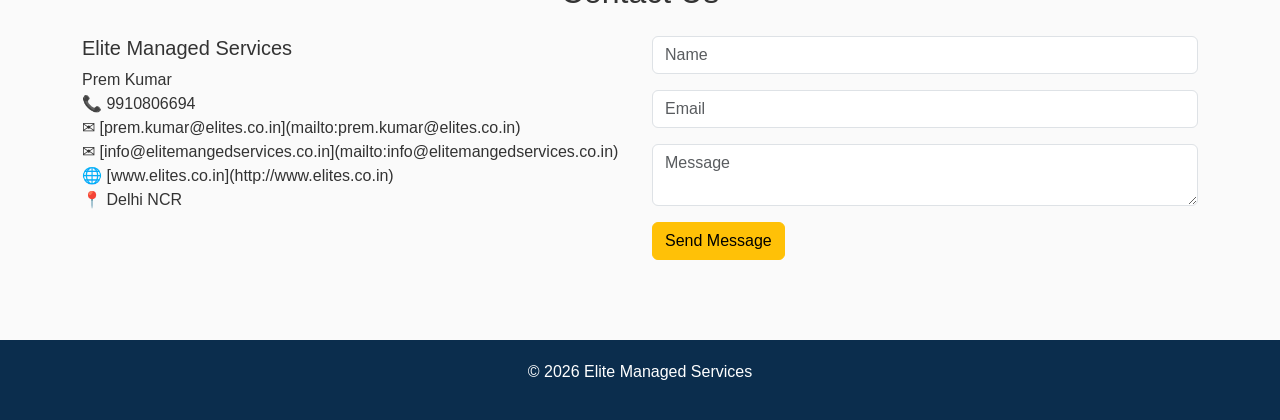
==== commit b183defb: "Update index.html" ====
--- a/index.html
+++ b/index.html
@@ -21,7 +21,7 @@
 
 <!-- NAVBAR -->
 
-<nav class="navbar navbar-expand-lg navbar-dark sticky-top">
+<nav class="navbar navbar-expand-lg navbar-dark fixed-top">
 
 <div class="container">
 
@@ -38,8 +38,11 @@
 <ul class="navbar-nav ms-auto">
 
 <li class="nav-item"><a class="nav-link" href="#">Home</a></li>
+
 <li class="nav-item"><a class="nav-link" href="#services">Services</a></li>
+
 <li class="nav-item"><a class="nav-link" href="#about">About</a></li>
+
 <li class="nav-item"><a class="nav-link" href="#contact">Contact</a></li>
 
 </ul>
@@ -56,17 +59,17 @@
 
 <div class="container text-center">
 
-<h1>Corporate Compliance & Global Trade Advisory</h1>
-
-<p class="lead mt-3">
-
-Experts in SEZ • STPI • DGFT • GST • Payroll Compliance
+<h1>Corporate Compliance Experts</h1>
+
+<p class="lead">
+
+SEZ • STPI • DGFT • GST • Payroll Services
 
 </p>
 
-<a href="#contact" class="btn btn-warning btn-lg mt-3">
-
-Request Consultation
+<a href="#contact" class="btn btn-warning btn-lg">
+
+Get Consultation
 
 </a>
 
@@ -74,13 +77,11 @@
 
 </section>
 
-<!-- MARQUEE -->
+<!-- IMAGE MARQUEE -->
 
 <section class="marquee-section">
 
-<div class="marquee">
-
-<div class="marquee-content">
+<div class="marquee-track">
 
 <div class="marquee-item">
 
@@ -102,7 +103,7 @@
 
 <img src="https://images.unsplash.com/photo-1556761175-4b46a572b786">
 
-<span>STPI & EOU</span>
+<span>STPI Compliance</span>
 
 </div>
 
@@ -110,7 +111,15 @@
 
 <img src="https://images.unsplash.com/photo-1460925895917-afdab827c52f">
 
-<span>GST Compliance</span>
+<span>GST Advisory</span>
+
+</div>
+
+<div class="marquee-item">
+
+<img src="https://images.unsplash.com/photo-1507679799987-c73779587ccf">
+
+<span>Income Tax Filing</span>
 
 </div>
 
@@ -122,15 +131,7 @@
 
 </div>
 
-<div class="marquee-item">
-
-<img src="https://images.unsplash.com/photo-1507679799987-c73779587ccf">
-
-<span>Income Tax Filing</span>
-
-</div>
-
-<!-- duplicate for smooth scroll -->
+<!-- duplicated for smooth scroll -->
 
 <div class="marquee-item">
 
@@ -150,8 +151,6 @@
 
 </div>
 
-</div>
-
 </section>
 
 <!-- SERVICES -->
@@ -160,7 +159,7 @@
 
 <div class="container">
 
-<h2 class="text-center section-title">Our Services</h2>
+<h2 class="section-title text-center">Our Services</h2>
 
 <div class="row g-4">
 
@@ -168,9 +167,9 @@
 
 <div class="service-card">
 
-<i class="bi bi-building service-icon"></i>
-
-<h5>SEZ Services</h5>
+<i class="bi bi-building"></i>
+
+<h5>SEZ Consultancy</h5>
 
 <p>Registration and compliance for SEZ units.</p>
 
@@ -182,35 +181,35 @@
 
 <div class="service-card">
 
-<i class="bi bi-globe service-icon"></i>
+<i class="bi bi-globe"></i>
 
 <h5>STPI & EOU</h5>
 
-<p>Advisory for export oriented units.</p>
-
-</div>
-
-</div>
-
-<div class="col-md-4">
-
-<div class="service-card">
-
-<i class="bi bi-file-earmark service-icon"></i>
-
-<h5>DGFT Consultancy</h5>
-
-<p>IEC registration and licensing support.</p>
-
-</div>
-
-</div>
-
-<div class="col-md-4">
-
-<div class="service-card">
-
-<i class="bi bi-receipt service-icon"></i>
+<p>Export oriented unit advisory services.</p>
+
+</div>
+
+</div>
+
+<div class="col-md-4">
+
+<div class="service-card">
+
+<i class="bi bi-file-earmark-text"></i>
+
+<h5>DGFT Licensing</h5>
+
+<p>IEC registration and export incentives.</p>
+
+</div>
+
+</div>
+
+<div class="col-md-4">
+
+<div class="service-card">
+
+<i class="bi bi-receipt"></i>
 
 <h5>GST Compliance</h5>
 
@@ -224,25 +223,25 @@
 
 <div class="service-card">
 
-<i class="bi bi-person service-icon"></i>
+<i class="bi bi-person"></i>
 
 <h5>Income Tax Filing</h5>
 
-<p>Individual and corporate tax services.</p>
-
-</div>
-
-</div>
-
-<div class="col-md-4">
-
-<div class="service-card">
-
-<i class="bi bi-people service-icon"></i>
-
-<h5>Payroll & Labour Law</h5>
-
-<p>Payroll processing and compliance.</p>
+<p>Individual and corporate tax returns.</p>
+
+</div>
+
+</div>
+
+<div class="col-md-4">
+
+<div class="service-card">
+
+<i class="bi bi-people"></i>
+
+<h5>Payroll Services</h5>
+
+<p>Payroll and labour law compliance.</p>
 
 </div>
 
@@ -268,7 +267,7 @@
 
 <p>
 
-Elite Managed Services provides consulting and compliance solutions for SEZ, STPI, DGFT and GST regulations across India.
+Elite Managed Services provides expert consulting in SEZ, STPI, DGFT and GST compliance for businesses across India.
 
 </p>
 
@@ -286,62 +285,16 @@
 
 </section>
 
-<!-- STATS -->
-
-<section class="stats text-center">
+<!-- CONTACT -->
+
+<section id="contact" class="contact">
 
 <div class="container">
 
+<h2 class="text-center mb-4">Contact Us</h2>
+
 <div class="row">
 
-<div class="col-md-3">
-
-<h2>200+</h2>
-
-<p>Clients</p>
-
-</div>
-
-<div class="col-md-3">
-
-<h2>10+</h2>
-
-<p>Years Experience</p>
-
-</div>
-
-<div class="col-md-3">
-
-<h2>500+</h2>
-
-<p>Projects</p>
-
-</div>
-
-<div class="col-md-3">
-
-<h2>24/7</h2>
-
-<p>Support</p>
-
-</div>
-
-</div>
-
-</div>
-
-</section>
-
-<!-- CONTACT -->
-
-<section id="contact" class="contact">
-
-<div class="container">
-
-<h2 class="text-center mb-4">Contact Us</h2>
-
-<div class="row">
-
 <div class="col-md-6">
 
 <h5>Elite Managed Services</h5>
@@ -376,10 +329,14 @@
 
 </section>
 
-<footer class="text-center">
+<footer>
+
+<p class="text-center">
 
 © 2026 Elite Managed Services
 
+</p>
+
 </footer>
 
 <script src="https://cdn.jsdelivr.net/npm/bootstrap@5.3.2/dist/js/bootstrap.bundle.min.js"></script>
--- a/css/style.css
+++ b/css/style.css
@@ -1,16 +1,40 @@
+body{
+font-family:Segoe UI, sans-serif;
+color:#333;
+}
 
-body{font-family:Arial, sans-serif;}
-.topbar{background:#0b3d6d;color:white;padding:6px;font-size:14px;}
-.navbar{background:#06223d;}
-.hero{background:linear-gradient(rgba(0,0,0,.6),rgba(0,0,0,.6)),
-url('https://images.unsplash.com/photo-1486406146926-c627a92ad1ab');
-background-size:cover;height:80vh;display:flex;align-items:center;}
-.services{background:#f5f7fa;}
-.service-card{background:white;padding:30px;border-radius:10px;text-align:center;
-box-shadow:0 10px 20px rgba(0,0,0,.08);transition:.3s;}
-.service-card i{font-size:40px;color:#0b3d6d;margin-bottom:10px;}
-.service-card:hover{transform:translateY(-10px);}
-footer{background:#041426;color:white;padding:30px;}
+.navbar{
+background:#0b2d4d;
+}
+
+.hero{
+height:90vh;
+background:linear-gradient(rgba(10,30,60,.8),rgba(10,30,60,.8)),
+url("https://images.unsplash.com/photo-1454165804606-c3d57bc86b40");
+background-size:cover;
+background-position:center;
+display:flex;
+align-items:center;
+color:white;
+}
+
+.hero h1{
+font-size:55px;
+font-weight:700;
+}
+
+.section{
+padding:80px 0;
+}
+
+.section-title{
+font-size:34px;
+font-weight:700;
+margin-bottom:40px;
+}
+
+/* marquee */
+
 .marquee-section{
 background:#f8f9fa;
 padding:40px 0;
@@ -19,45 +43,90 @@
 
 .marquee{
 display:flex;
-width:100%;
 overflow:hidden;
 }
 
 .marquee-content{
 display:flex;
 gap:40px;
-animation:scroll 25s linear infinite;
+animation:scroll 30s linear infinite;
 }
 
 .marquee-item{
-display:flex;
-flex-direction:column;
-align-items:center;
-min-width:200px;
+min-width:220px;
+text-align:center;
 }
 
 .marquee-item img{
-width:180px;
-height:120px;
+width:200px;
+height:130px;
 object-fit:cover;
-border-radius:8px;
-box-shadow:0 8px 20px rgba(0,0,0,0.15);
+border-radius:10px;
+box-shadow:0 10px 20px rgba(0,0,0,0.2);
 }
 
 .marquee-item span{
+display:block;
 margin-top:10px;
 font-weight:600;
-color:#0b2d4d;
 }
 
 @keyframes scroll{
 
-0%{
-transform:translateX(0);
+0%{transform:translateX(0);}
+100%{transform:translateX(-50%);}
+
 }
 
-100%{
-transform:translateX(-50%);
+/* services */
+
+.service-card{
+padding:35px;
+border-radius:10px;
+box-shadow:0 10px 25px rgba(0,0,0,0.1);
+transition:.3s;
+text-align:center;
 }
 
+.service-card:hover{
+transform:translateY(-8px);
 }
+
+.service-icon{
+font-size:40px;
+color:#0b2d4d;
+margin-bottom:10px;
+}
+
+/* about */
+
+.about{
+padding:80px 0;
+background:#f5f5f5;
+}
+
+/* stats */
+
+.stats{
+background:#0b2d4d;
+color:white;
+padding:60px 0;
+}
+
+.stats h2{
+font-size:40px;
+font-weight:700;
+}
+
+/* contact */
+
+.contact{
+padding:80px 0;
+background:#fafafa;
+}
+
+footer{
+background:#0b2d4d;
+color:white;
+padding:20px;
+}
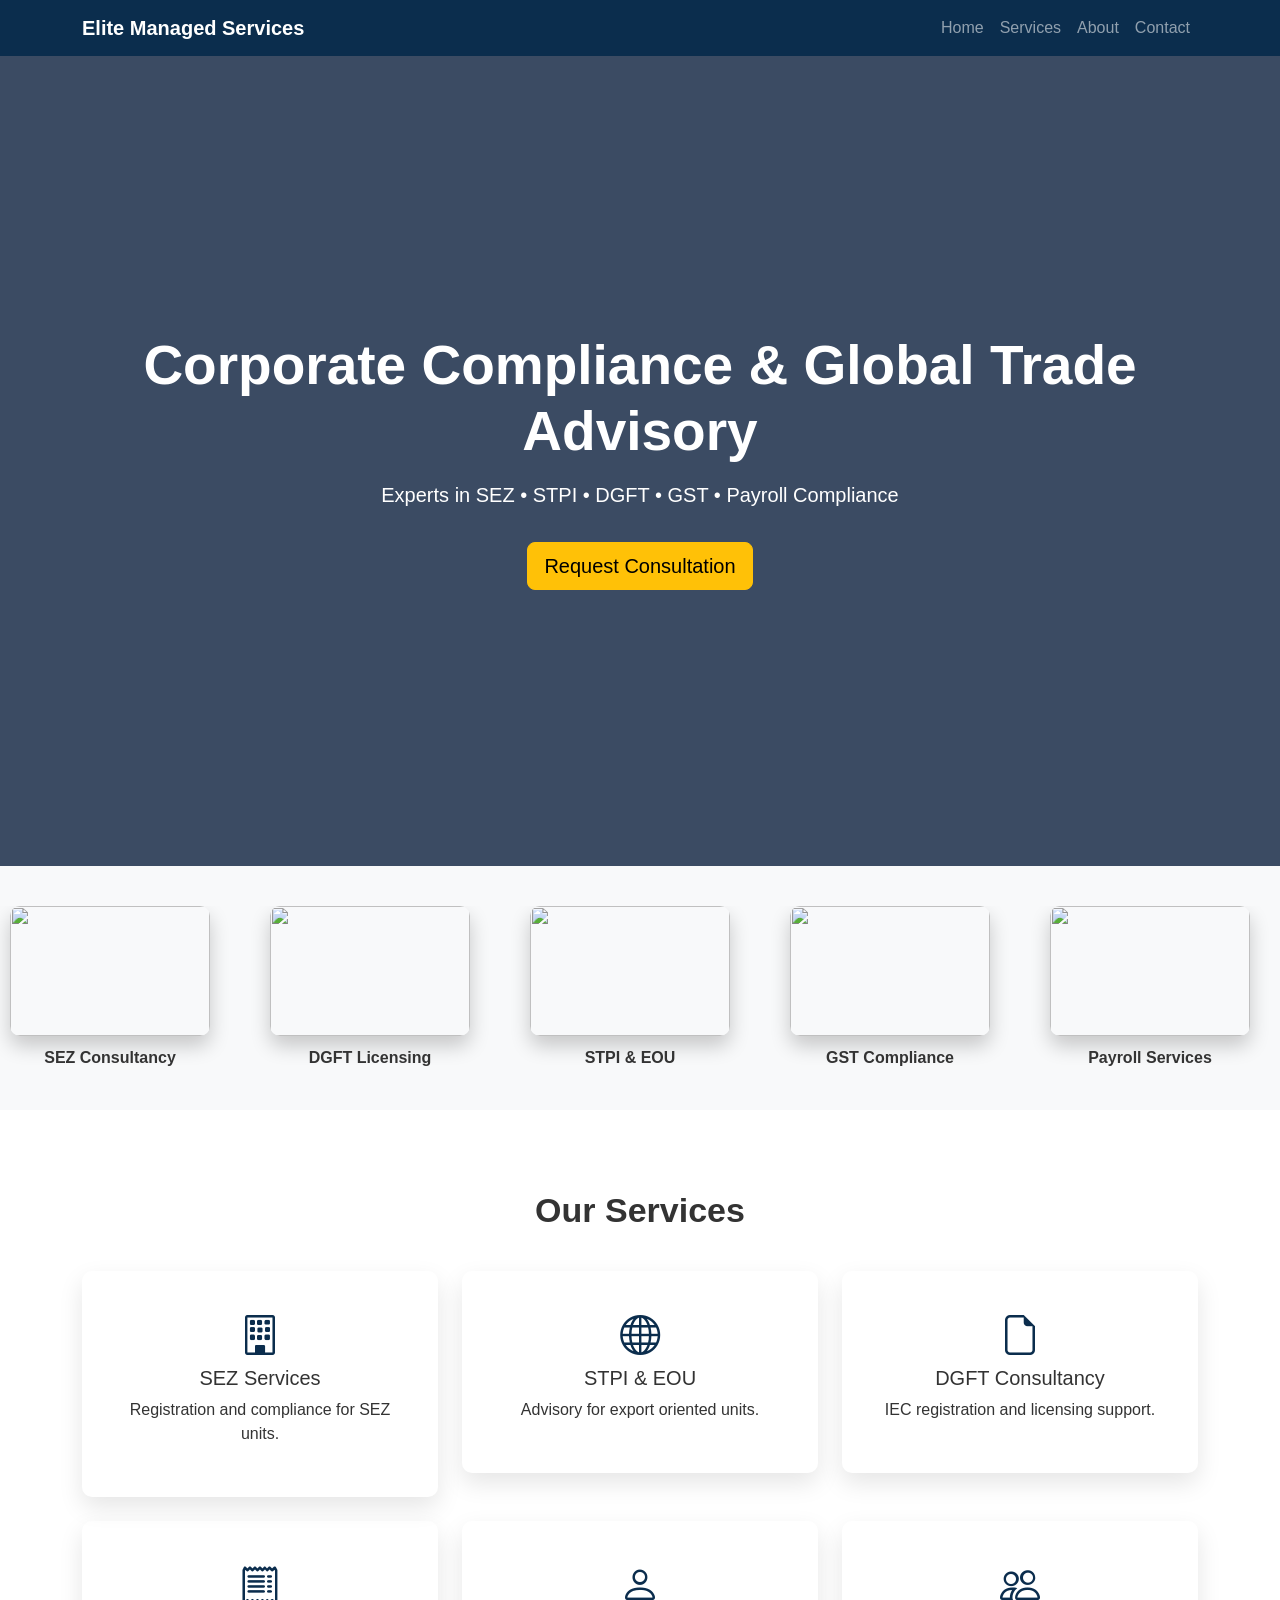
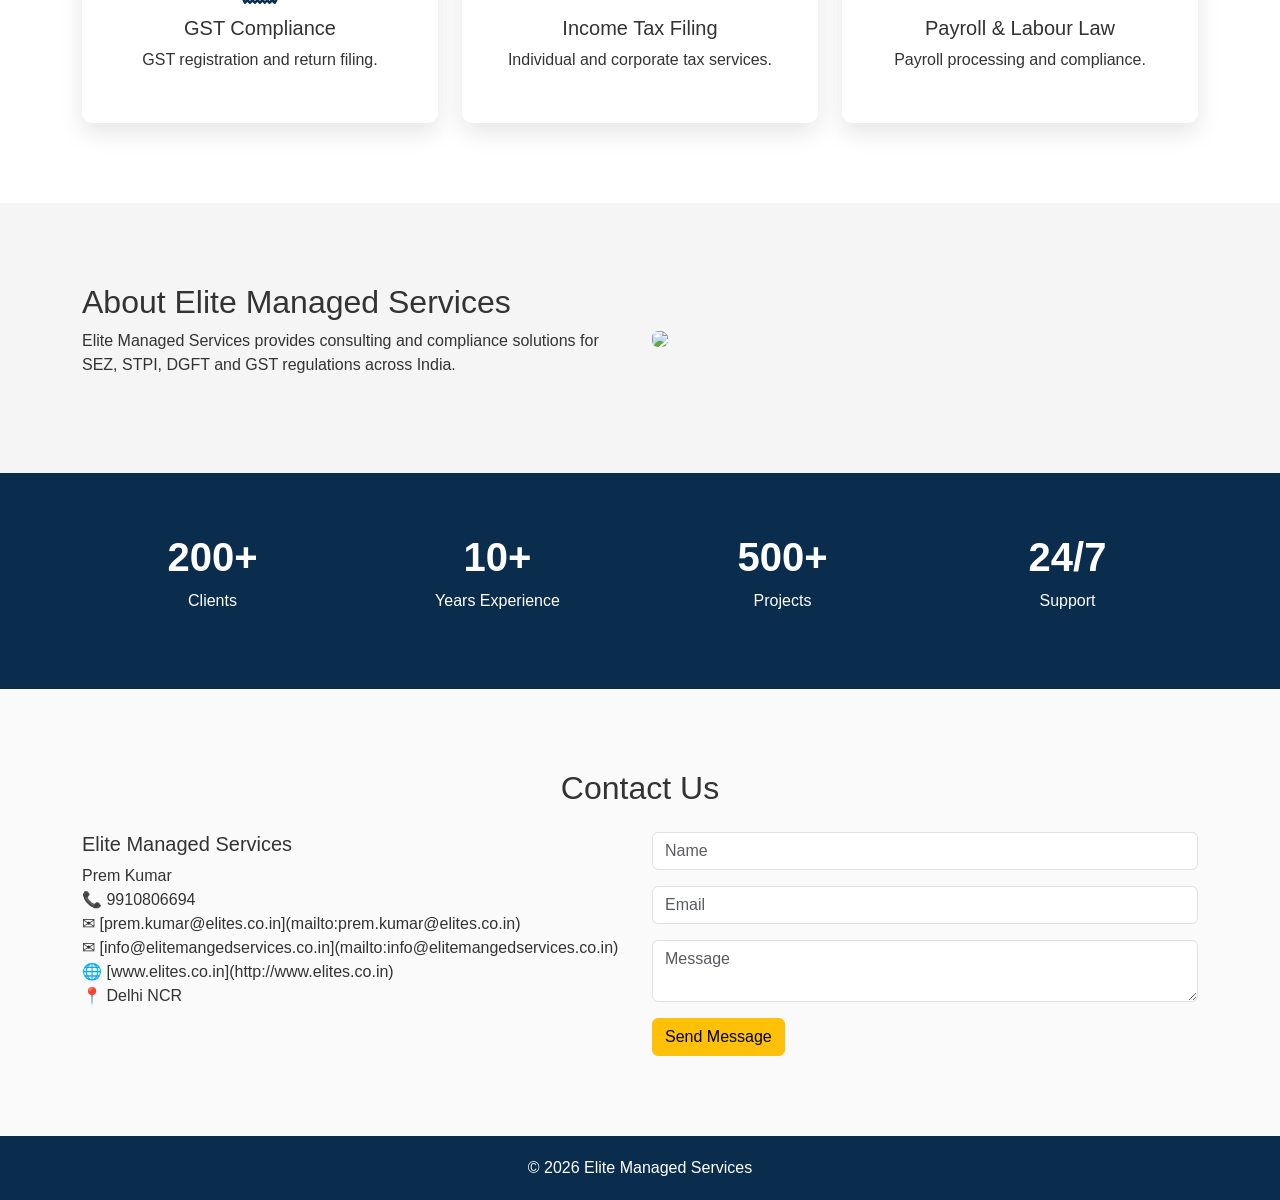
==== commit ac2db729: "Update index.html" ====
--- a/index.html
+++ b/index.html
@@ -21,7 +21,7 @@
 
 <!-- NAVBAR -->
 
-<nav class="navbar navbar-expand-lg navbar-dark fixed-top">
+<nav class="navbar navbar-expand-lg navbar-dark sticky-top">
 
 <div class="container">
 
@@ -38,11 +38,8 @@
 <ul class="navbar-nav ms-auto">
 
 <li class="nav-item"><a class="nav-link" href="#">Home</a></li>
-
 <li class="nav-item"><a class="nav-link" href="#services">Services</a></li>
-
 <li class="nav-item"><a class="nav-link" href="#about">About</a></li>
-
 <li class="nav-item"><a class="nav-link" href="#contact">Contact</a></li>
 
 </ul>
@@ -59,17 +56,17 @@
 
 <div class="container text-center">
 
-<h1>Corporate Compliance Experts</h1>
-
-<p class="lead">
-
-SEZ • STPI • DGFT • GST • Payroll Services
+<h1>Corporate Compliance & Global Trade Advisory</h1>
+
+<p class="lead mt-3">
+
+Experts in SEZ • STPI • DGFT • GST • Payroll Compliance
 
 </p>
 
-<a href="#contact" class="btn btn-warning btn-lg">
-
-Get Consultation
+<a href="#contact" class="btn btn-warning btn-lg mt-3">
+
+Request Consultation
 
 </a>
 
@@ -77,11 +74,13 @@
 
 </section>
 
-<!-- IMAGE MARQUEE -->
+<!-- MARQUEE -->
 
 <section class="marquee-section">
 
-<div class="marquee-track">
+<div class="marquee">
+
+<div class="marquee-content">
 
 <div class="marquee-item">
 
@@ -103,7 +102,7 @@
 
 <img src="https://images.unsplash.com/photo-1556761175-4b46a572b786">
 
-<span>STPI Compliance</span>
+<span>STPI & EOU</span>
 
 </div>
 
@@ -111,7 +110,15 @@
 
 <img src="https://images.unsplash.com/photo-1460925895917-afdab827c52f">
 
-<span>GST Advisory</span>
+<span>GST Compliance</span>
+
+</div>
+
+<div class="marquee-item">
+
+<img src="https://images.unsplash.com/photo-1450101499163-c8848c66ca85">
+
+<span>Payroll Services</span>
 
 </div>
 
@@ -123,15 +130,7 @@
 
 </div>
 
-<div class="marquee-item">
-
-<img src="https://images.unsplash.com/photo-1450101499163-c8848c66ca85">
-
-<span>Payroll Services</span>
-
-</div>
-
-<!-- duplicated for smooth scroll -->
+<!-- duplicate for smooth scroll -->
 
 <div class="marquee-item">
 
@@ -151,6 +150,8 @@
 
 </div>
 
+</div>
+
 </section>
 
 <!-- SERVICES -->
@@ -159,7 +160,7 @@
 
 <div class="container">
 
-<h2 class="section-title text-center">Our Services</h2>
+<h2 class="text-center section-title">Our Services</h2>
 
 <div class="row g-4">
 
@@ -167,9 +168,9 @@
 
 <div class="service-card">
 
-<i class="bi bi-building"></i>
-
-<h5>SEZ Consultancy</h5>
+<i class="bi bi-building service-icon"></i>
+
+<h5>SEZ Services</h5>
 
 <p>Registration and compliance for SEZ units.</p>
 
@@ -181,35 +182,35 @@
 
 <div class="service-card">
 
-<i class="bi bi-globe"></i>
+<i class="bi bi-globe service-icon"></i>
 
 <h5>STPI & EOU</h5>
 
-<p>Export oriented unit advisory services.</p>
-
-</div>
-
-</div>
-
-<div class="col-md-4">
-
-<div class="service-card">
-
-<i class="bi bi-file-earmark-text"></i>
-
-<h5>DGFT Licensing</h5>
-
-<p>IEC registration and export incentives.</p>
-
-</div>
-
-</div>
-
-<div class="col-md-4">
-
-<div class="service-card">
-
-<i class="bi bi-receipt"></i>
+<p>Advisory for export oriented units.</p>
+
+</div>
+
+</div>
+
+<div class="col-md-4">
+
+<div class="service-card">
+
+<i class="bi bi-file-earmark service-icon"></i>
+
+<h5>DGFT Consultancy</h5>
+
+<p>IEC registration and licensing support.</p>
+
+</div>
+
+</div>
+
+<div class="col-md-4">
+
+<div class="service-card">
+
+<i class="bi bi-receipt service-icon"></i>
 
 <h5>GST Compliance</h5>
 
@@ -223,25 +224,25 @@
 
 <div class="service-card">
 
-<i class="bi bi-person"></i>
+<i class="bi bi-person service-icon"></i>
 
 <h5>Income Tax Filing</h5>
 
-<p>Individual and corporate tax returns.</p>
-
-</div>
-
-</div>
-
-<div class="col-md-4">
-
-<div class="service-card">
-
-<i class="bi bi-people"></i>
-
-<h5>Payroll Services</h5>
-
-<p>Payroll and labour law compliance.</p>
+<p>Individual and corporate tax services.</p>
+
+</div>
+
+</div>
+
+<div class="col-md-4">
+
+<div class="service-card">
+
+<i class="bi bi-people service-icon"></i>
+
+<h5>Payroll & Labour Law</h5>
+
+<p>Payroll processing and compliance.</p>
 
 </div>
 
@@ -267,7 +268,7 @@
 
 <p>
 
-Elite Managed Services provides expert consulting in SEZ, STPI, DGFT and GST compliance for businesses across India.
+Elite Managed Services provides consulting and compliance solutions for SEZ, STPI, DGFT and GST regulations across India.
 
 </p>
 
@@ -285,6 +286,52 @@
 
 </section>
 
+<!-- STATS -->
+
+<section class="stats text-center">
+
+<div class="container">
+
+<div class="row">
+
+<div class="col-md-3">
+
+<h2>200+</h2>
+
+<p>Clients</p>
+
+</div>
+
+<div class="col-md-3">
+
+<h2>10+</h2>
+
+<p>Years Experience</p>
+
+</div>
+
+<div class="col-md-3">
+
+<h2>500+</h2>
+
+<p>Projects</p>
+
+</div>
+
+<div class="col-md-3">
+
+<h2>24/7</h2>
+
+<p>Support</p>
+
+</div>
+
+</div>
+
+</div>
+
+</section>
+
 <!-- CONTACT -->
 
 <section id="contact" class="contact">
@@ -329,14 +376,10 @@
 
 </section>
 
-<footer>
-
-<p class="text-center">
+<footer class="text-center">
 
 © 2026 Elite Managed Services
 
-</p>
-
 </footer>
 
 <script src="https://cdn.jsdelivr.net/npm/bootstrap@5.3.2/dist/js/bootstrap.bundle.min.js"></script>
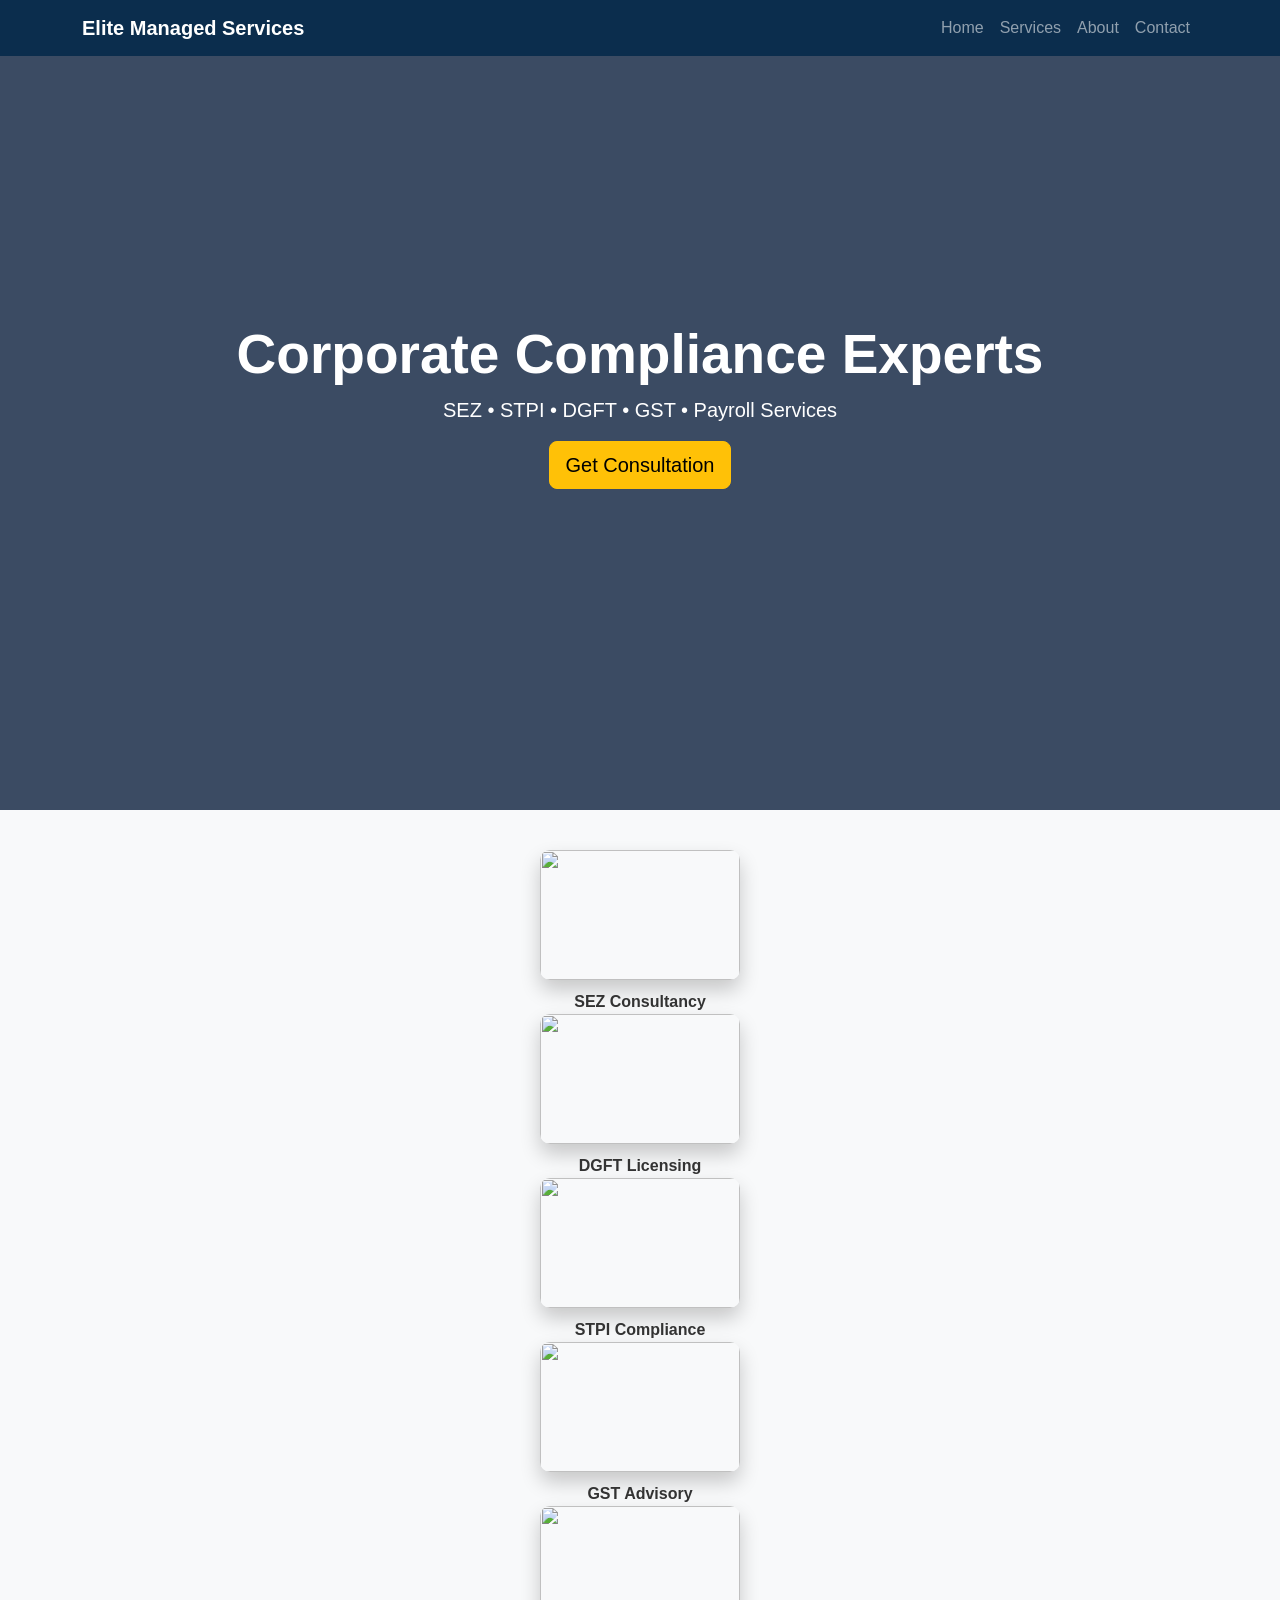
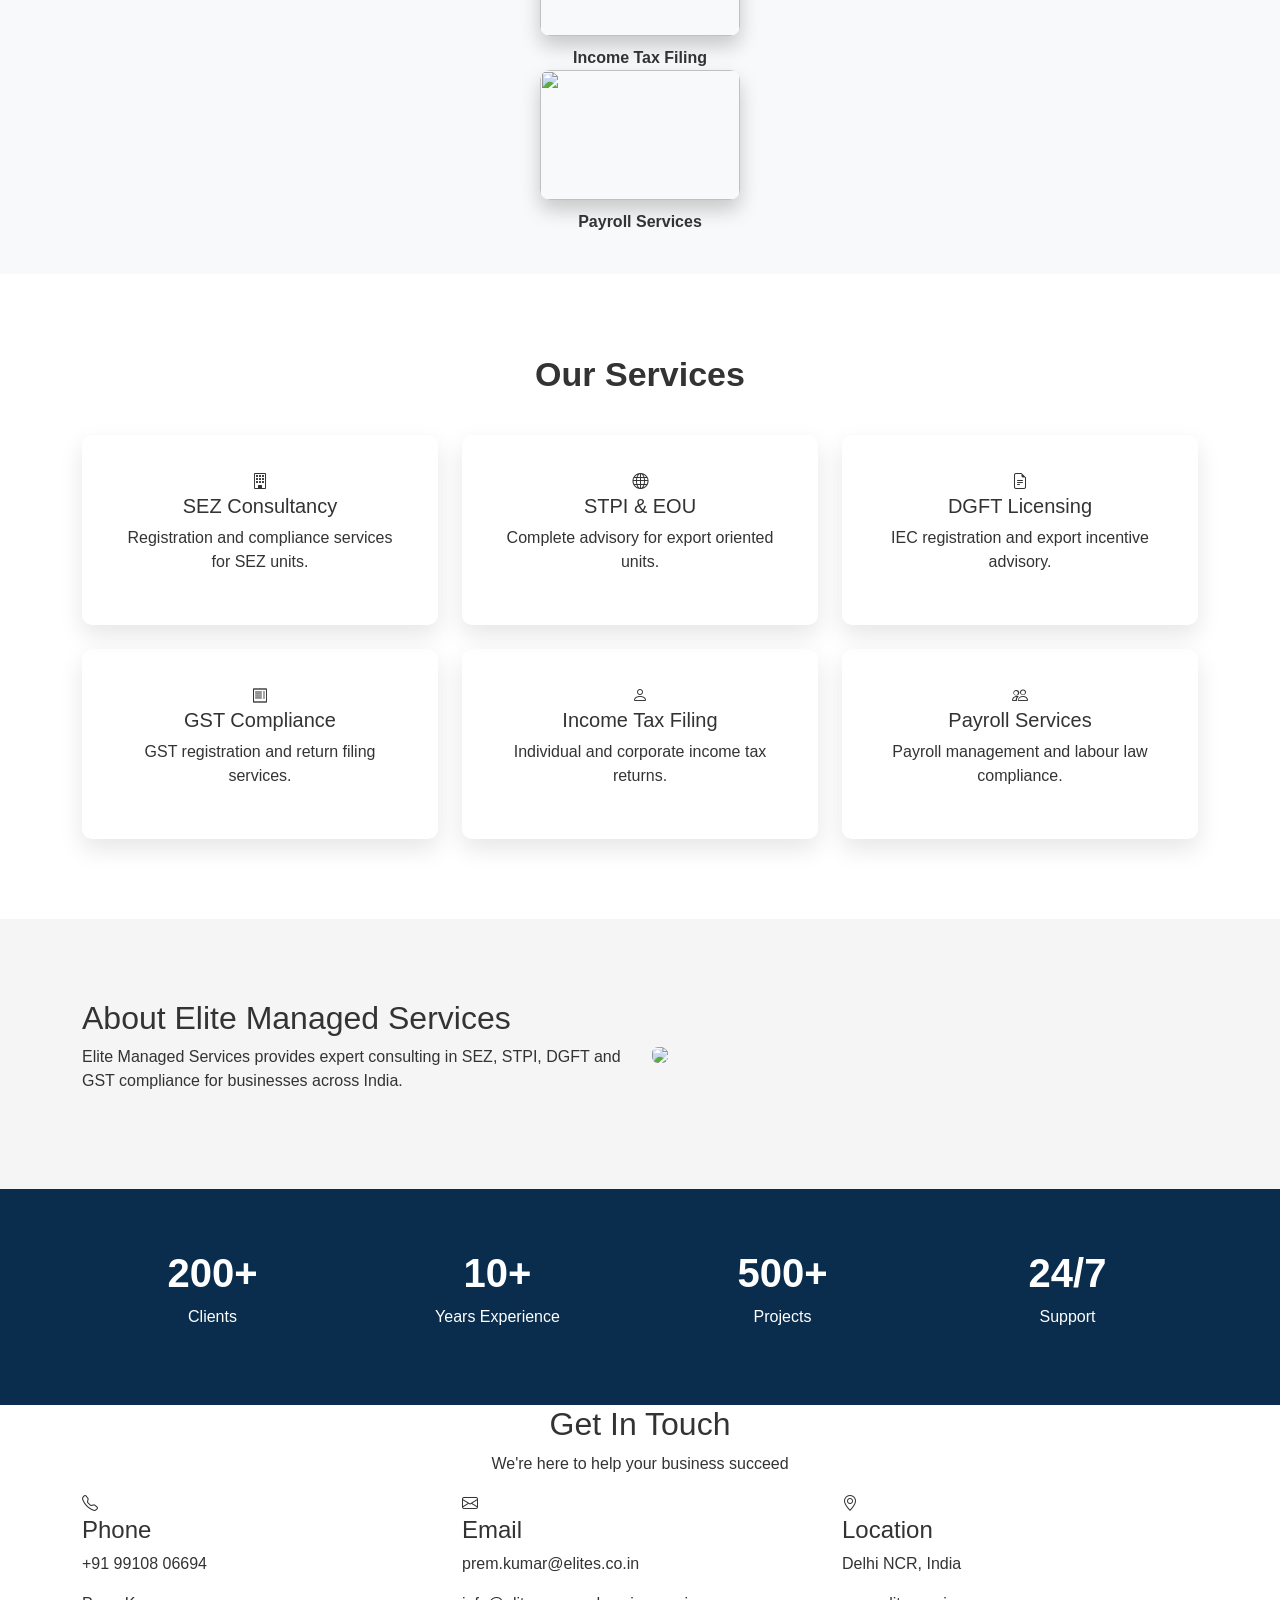
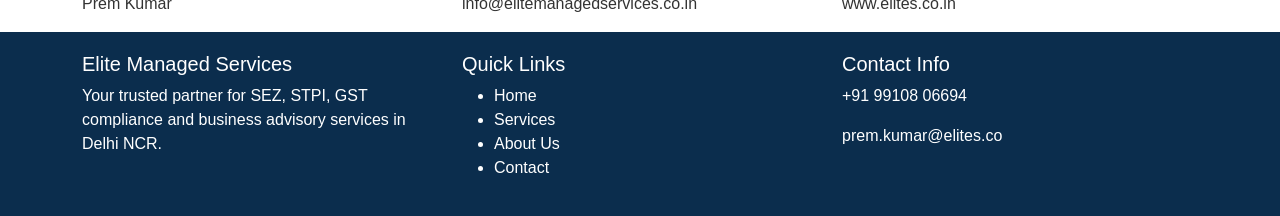
==== commit 1d0f1299: "Update index.html" ====
--- a/index.html
+++ b/index.html
@@ -10,7 +10,6 @@
 <title>Elite Managed Services</title>
 
 <link href="https://cdn.jsdelivr.net/npm/bootstrap@5.3.2/dist/css/bootstrap.min.css" rel="stylesheet">
-
 <link href="https://cdn.jsdelivr.net/npm/bootstrap-icons@1.11.1/font/bootstrap-icons.css" rel="stylesheet">
 
 <link rel="stylesheet" href="css/style.css">
@@ -21,16 +20,14 @@
 
 <!-- NAVBAR -->
 
-<nav class="navbar navbar-expand-lg navbar-dark sticky-top">
+<nav class="navbar navbar-expand-lg navbar-dark fixed-top">
 
 <div class="container">
 
 <a class="navbar-brand fw-bold" href="#">Elite Managed Services</a>
 
 <button class="navbar-toggler" data-bs-toggle="collapse" data-bs-target="#menu">
-
 <span class="navbar-toggler-icon"></span>
-
 </button>
 
 <div class="collapse navbar-collapse" id="menu">
@@ -56,18 +53,14 @@
 
 <div class="container text-center">
 
-<h1>Corporate Compliance & Global Trade Advisory</h1>
-
-<p class="lead mt-3">
-
-Experts in SEZ • STPI • DGFT • GST • Payroll Compliance
-
+<h1>Corporate Compliance Experts</h1>
+
+<p class="lead">
+SEZ • STPI • DGFT • GST • Payroll Services
 </p>
 
-<a href="#contact" class="btn btn-warning btn-lg mt-3">
-
-Request Consultation
-
+<a href="#contact" class="btn btn-warning btn-lg">
+Get Consultation
 </a>
 
 </div>
@@ -78,76 +71,36 @@
 
 <section class="marquee-section">
 
-<div class="marquee">
-
-<div class="marquee-content">
-
-<div class="marquee-item">
-
+<div class="marquee-track">
+
+<div class="marquee-item">
 <img src="https://images.unsplash.com/photo-1454165804606-c3d57bc86b40">
-
 <span>SEZ Consultancy</span>
-
-</div>
-
-<div class="marquee-item">
-
+</div>
+
+<div class="marquee-item">
 <img src="https://images.unsplash.com/photo-1554224155-8d04cb21cd6c">
-
 <span>DGFT Licensing</span>
-
-</div>
-
-<div class="marquee-item">
-
+</div>
+
+<div class="marquee-item">
 <img src="https://images.unsplash.com/photo-1556761175-4b46a572b786">
-
-<span>STPI & EOU</span>
-
-</div>
-
-<div class="marquee-item">
-
+<span>STPI Compliance</span>
+</div>
+
+<div class="marquee-item">
 <img src="https://images.unsplash.com/photo-1460925895917-afdab827c52f">
-
-<span>GST Compliance</span>
-
-</div>
-
-<div class="marquee-item">
-
+<span>GST Advisory</span>
+</div>
+
+<div class="marquee-item">
+<img src="https://images.unsplash.com/photo-1507679799987-c73779587ccf">
+<span>Income Tax Filing</span>
+</div>
+
+<div class="marquee-item">
 <img src="https://images.unsplash.com/photo-1450101499163-c8848c66ca85">
-
 <span>Payroll Services</span>
-
-</div>
-
-<div class="marquee-item">
-
-<img src="https://images.unsplash.com/photo-1507679799987-c73779587ccf">
-
-<span>Income Tax Filing</span>
-
-</div>
-
-<!-- duplicate for smooth scroll -->
-
-<div class="marquee-item">
-
-<img src="https://images.unsplash.com/photo-1454165804606-c3d57bc86b40">
-
-<span>SEZ Consultancy</span>
-
-</div>
-
-<div class="marquee-item">
-
-<img src="https://images.unsplash.com/photo-1554224155-8d04cb21cd6c">
-
-<span>DGFT Licensing</span>
-
-</div>
-
 </div>
 
 </div>
@@ -160,92 +113,56 @@
 
 <div class="container">
 
-<h2 class="text-center section-title">Our Services</h2>
+<h2 class="section-title text-center">Our Services</h2>
 
 <div class="row g-4">
 
 <div class="col-md-4">
-
-<div class="service-card">
-
-<i class="bi bi-building service-icon"></i>
-
-<h5>SEZ Services</h5>
-
-<p>Registration and compliance for SEZ units.</p>
-
-</div>
-
-</div>
-
-<div class="col-md-4">
-
-<div class="service-card">
-
-<i class="bi bi-globe service-icon"></i>
-
+<div class="service-card">
+<i class="bi bi-building"></i>
+<h5>SEZ Consultancy</h5>
+<p>Registration and compliance services for SEZ units.</p>
+</div>
+</div>
+
+<div class="col-md-4">
+<div class="service-card">
+<i class="bi bi-globe"></i>
 <h5>STPI & EOU</h5>
-
-<p>Advisory for export oriented units.</p>
-
-</div>
-
-</div>
-
-<div class="col-md-4">
-
-<div class="service-card">
-
-<i class="bi bi-file-earmark service-icon"></i>
-
-<h5>DGFT Consultancy</h5>
-
-<p>IEC registration and licensing support.</p>
-
-</div>
-
-</div>
-
-<div class="col-md-4">
-
-<div class="service-card">
-
-<i class="bi bi-receipt service-icon"></i>
-
+<p>Complete advisory for export oriented units.</p>
+</div>
+</div>
+
+<div class="col-md-4">
+<div class="service-card">
+<i class="bi bi-file-earmark-text"></i>
+<h5>DGFT Licensing</h5>
+<p>IEC registration and export incentive advisory.</p>
+</div>
+</div>
+
+<div class="col-md-4">
+<div class="service-card">
+<i class="bi bi-receipt"></i>
 <h5>GST Compliance</h5>
-
-<p>GST registration and return filing.</p>
-
-</div>
-
-</div>
-
-<div class="col-md-4">
-
-<div class="service-card">
-
-<i class="bi bi-person service-icon"></i>
-
+<p>GST registration and return filing services.</p>
+</div>
+</div>
+
+<div class="col-md-4">
+<div class="service-card">
+<i class="bi bi-person"></i>
 <h5>Income Tax Filing</h5>
-
-<p>Individual and corporate tax services.</p>
-
-</div>
-
-</div>
-
-<div class="col-md-4">
-
-<div class="service-card">
-
-<i class="bi bi-people service-icon"></i>
-
-<h5>Payroll & Labour Law</h5>
-
-<p>Payroll processing and compliance.</p>
-
-</div>
-
+<p>Individual and corporate income tax returns.</p>
+</div>
+</div>
+
+<div class="col-md-4">
+<div class="service-card">
+<i class="bi bi-people"></i>
+<h5>Payroll Services</h5>
+<p>Payroll management and labour law compliance.</p>
+</div>
 </div>
 
 </div>
@@ -268,7 +185,7 @@
 
 <p>
 
-Elite Managed Services provides consulting and compliance solutions for SEZ, STPI, DGFT and GST regulations across India.
+Elite Managed Services provides expert consulting in SEZ, STPI, DGFT and GST compliance for businesses across India.
 
 </p>
 
@@ -288,102 +205,146 @@
 
 <!-- STATS -->
 
-<section class="stats text-center">
-
-<div class="container">
+<section class="stats">
+
+<div class="container text-center">
 
 <div class="row">
 
 <div class="col-md-3">
-
 <h2>200+</h2>
-
 <p>Clients</p>
-
 </div>
 
 <div class="col-md-3">
-
 <h2>10+</h2>
-
 <p>Years Experience</p>
-
 </div>
 
 <div class="col-md-3">
-
 <h2>500+</h2>
-
 <p>Projects</p>
-
 </div>
 
 <div class="col-md-3">
-
 <h2>24/7</h2>
-
 <p>Support</p>
-
-</div>
-
-</div>
-
-</div>
-
-</section>
-
-<!-- CONTACT -->
-
-<section id="contact" class="contact">
-
-<div class="container">
-
-<h2 class="text-center mb-4">Contact Us</h2>
+</div>
+
+</div>
+
+</div>
+
+</section>
+
+<!-- MODERN CONTACT -->
+
+<section id="contact" class="contact-modern">
+
+<div class="container">
+
+<div class="text-center contact-header">
+
+<h2>Get In Touch</h2>
+
+<p>We're here to help your business succeed</p>
+
+</div>
+
+<div class="row g-4">
+
+<div class="col-md-4">
+
+<div class="contact-card">
+
+<i class="bi bi-telephone"></i>
+
+<h4>Phone</h4>
+
+<p>+91 99108 06694</p>
+
+<span>Prem Kumar</span>
+
+</div>
+
+</div>
+
+<div class="col-md-4">
+
+<div class="contact-card">
+
+<i class="bi bi-envelope"></i>
+
+<h4>Email</h4>
+
+<p>prem.kumar@elites.co.in</p>
+
+<p>info@elitemanagedservices.co.in</p>
+
+</div>
+
+</div>
+
+<div class="col-md-4">
+
+<div class="contact-card">
+
+<i class="bi bi-geo-alt"></i>
+
+<h4>Location</h4>
+
+<p>Delhi NCR, India</p>
+
+<p>www.elites.co.in</p>
+
+</div>
+
+</div>
+
+</div>
+
+</div>
+
+</section>
+
+<!-- FOOTER -->
+
+<footer>
+
+<div class="container">
 
 <div class="row">
 
-<div class="col-md-6">
+<div class="col-md-4">
 
 <h5>Elite Managed Services</h5>
 
 <p>
 
-Prem Kumar <br>📞 9910806694 <br>✉ [prem.kumar@elites.co.in](mailto:prem.kumar@elites.co.in) <br>✉ [info@elitemangedservices.co.in](mailto:info@elitemangedservices.co.in) <br>🌐 [www.elites.co.in](http://www.elites.co.in) <br>📍 Delhi NCR
+Your trusted partner for SEZ, STPI, GST compliance and business advisory services in Delhi NCR.
 
 </p>
 
 </div>
 
-<div class="col-md-6">
-
-<form>
-
-<input class="form-control mb-3" placeholder="Name">
-
-<input class="form-control mb-3" placeholder="Email">
-
-<textarea class="form-control mb-3" placeholder="Message"></textarea>
-
-<button class="btn btn-warning">Send Message</button>
-
-</form>
-
-</div>
-
-</div>
-
-</div>
-
-</section>
-
-<footer class="text-center">
-
-© 2026 Elite Managed Services
-
-</footer>
-
-<script src="https://cdn.jsdelivr.net/npm/bootstrap@5.3.2/dist/js/bootstrap.bundle.min.js"></script>
-
-</body>
-
-</html>
+<div class="col-md-4">
+
+<h5>Quick Links</h5>
+
+<ul>
+
+<li>Home</li>
+<li>Services</li>
+<li>About Us</li>
+<li>Contact</li>
+
+</ul>
+
+</div>
+
+<div class="col-md-4">
+
+<h5>Contact Info</h5>
+
+<p>+91 99108 06694</p>
+<p>prem.kumar@elites.co
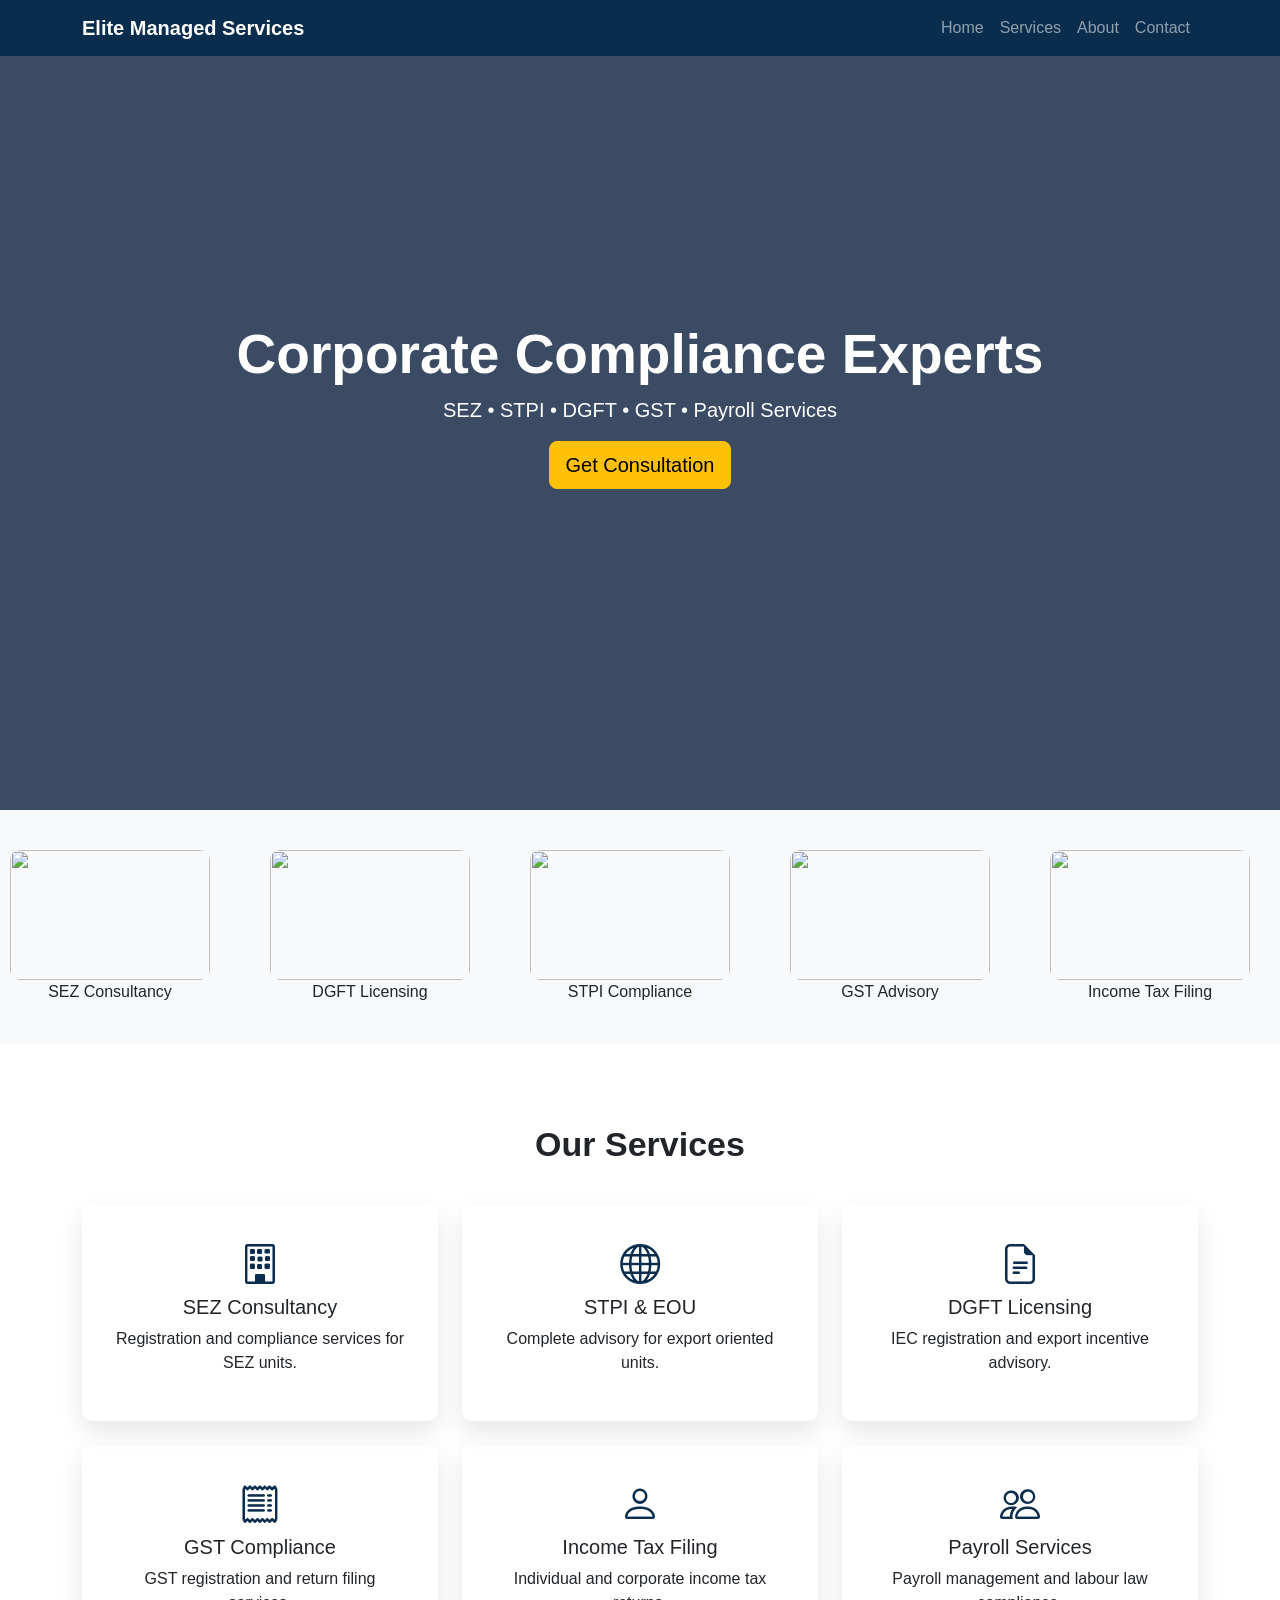
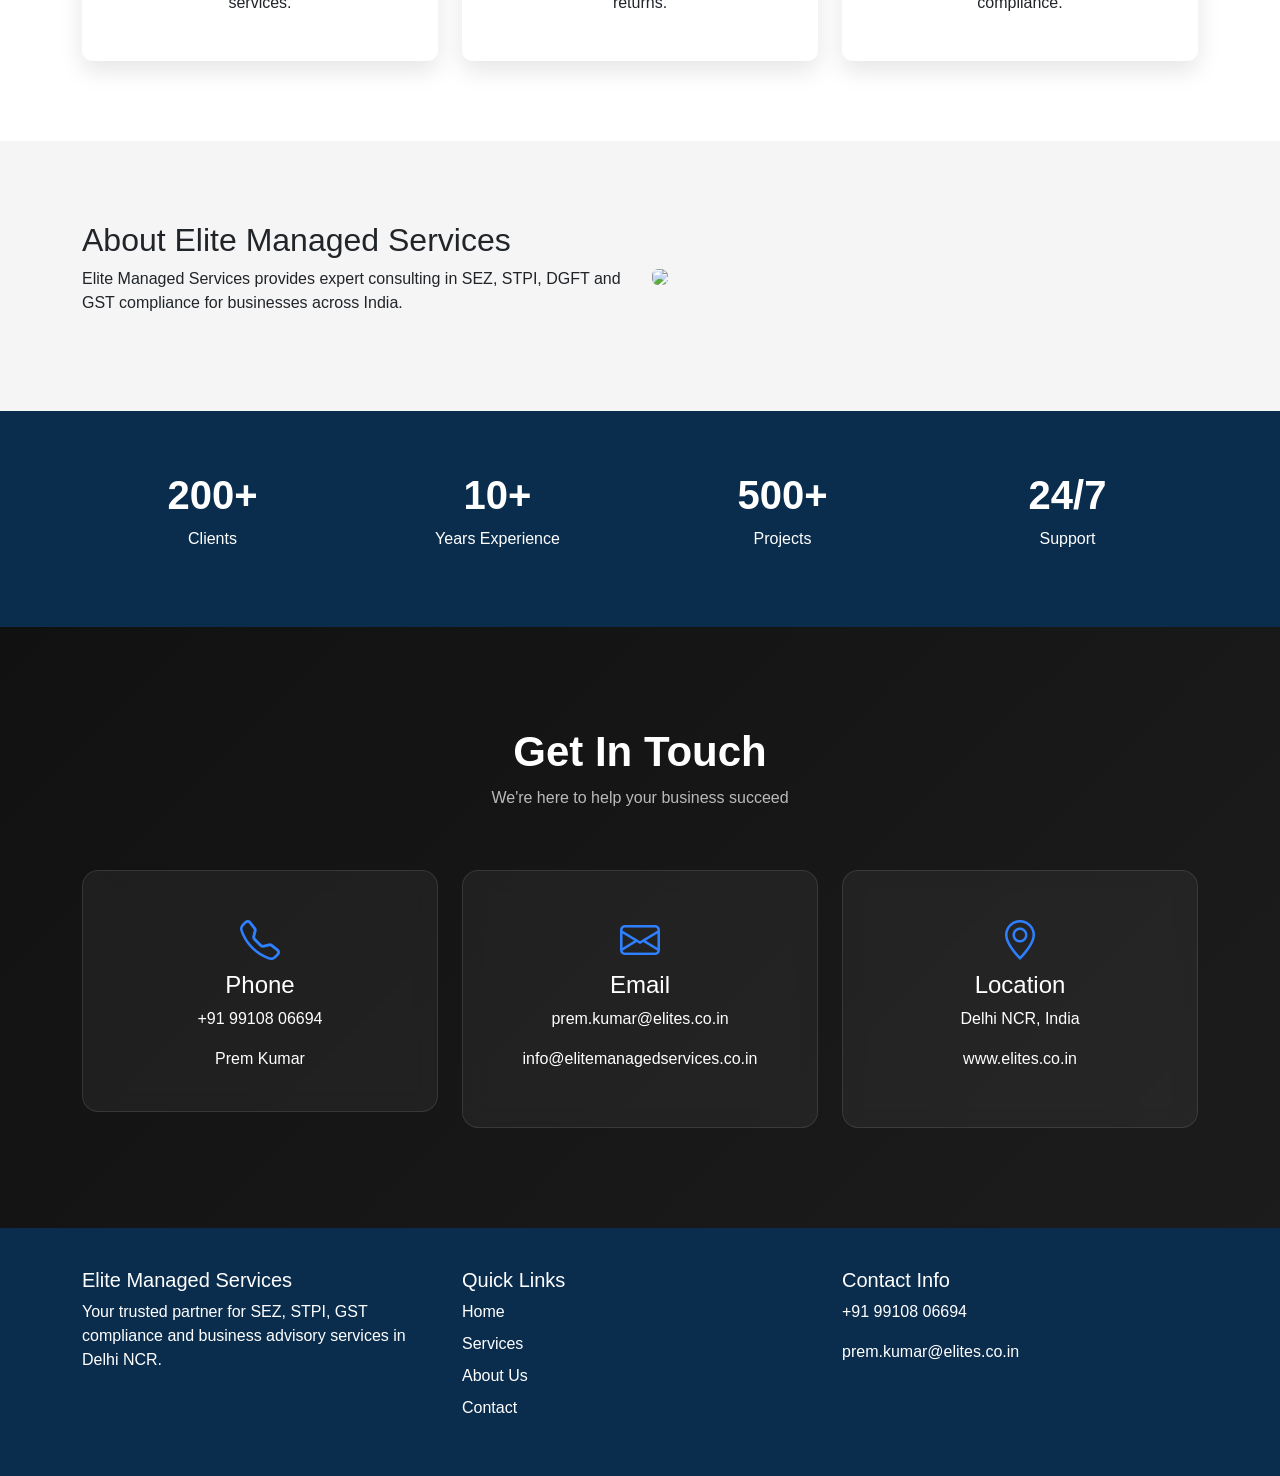
==== commit d48e9c26: "Update index.html" ====
--- a/index.html
+++ b/index.html
@@ -347,4 +347,4 @@
 <h5>Contact Info</h5>
 
 <p>+91 99108 06694</p>
-<p>prem.kumar@elites.co
+<p>prem.kumar@elites.co.in
--- a/css/style.css
+++ b/css/style.css
@@ -1,6 +1,6 @@
 body{
-font-family:Segoe UI, sans-serif;
-color:#333;
+font-family:Segoe UI,sans-serif;
+margin:0;
 }
 
 .navbar{
@@ -37,24 +37,19 @@
 
 .marquee-section{
 background:#f8f9fa;
+overflow:hidden;
 padding:40px 0;
-overflow:hidden;
 }
 
-.marquee{
-display:flex;
-overflow:hidden;
-}
-
-.marquee-content{
+.marquee-track{
 display:flex;
 gap:40px;
 animation:scroll 30s linear infinite;
 }
 
 .marquee-item{
+text-align:center;
 min-width:220px;
-text-align:center;
 }
 
 .marquee-item img{
@@ -62,37 +57,28 @@
 height:130px;
 object-fit:cover;
 border-radius:10px;
-box-shadow:0 10px 20px rgba(0,0,0,0.2);
-}
-
-.marquee-item span{
-display:block;
-margin-top:10px;
-font-weight:600;
 }
 
 @keyframes scroll{
-
 0%{transform:translateX(0);}
 100%{transform:translateX(-50%);}
-
 }
 
 /* services */
 
 .service-card{
-padding:35px;
+text-align:center;
+padding:30px;
 border-radius:10px;
-box-shadow:0 10px 25px rgba(0,0,0,0.1);
+box-shadow:0 10px 25px rgba(0,0,0,.1);
 transition:.3s;
-text-align:center;
 }
 
 .service-card:hover{
-transform:translateY(-8px);
+transform:translateY(-10px);
 }
 
-.service-icon{
+.service-card i{
 font-size:40px;
 color:#0b2d4d;
 margin-bottom:10px;
@@ -101,8 +87,8 @@
 /* about */
 
 .about{
+background:#f5f5f5;
 padding:80px 0;
-background:#f5f5f5;
 }
 
 /* stats */
@@ -118,15 +104,55 @@
 font-weight:700;
 }
 
-/* contact */
+/* modern contact */
 
-.contact{
-padding:80px 0;
-background:#fafafa;
+.contact-modern{
+background:linear-gradient(135deg,#111,#1c1c1c);
+color:white;
+padding:100px 0;
+}
+
+.contact-header h2{
+font-size:42px;
+font-weight:700;
+}
+
+.contact-header p{
+color:#bbb;
+margin-bottom:60px;
+}
+
+.contact-card{
+background:rgba(255,255,255,0.05);
+border-radius:16px;
+padding:40px;
+text-align:center;
+backdrop-filter:blur(10px);
+border:1px solid rgba(255,255,255,0.1);
+transition:.3s;
+}
+
+.contact-card:hover{
+transform:translateY(-8px);
+}
+
+.contact-card i{
+font-size:40px;
+color:#2f80ff;
+margin-bottom:15px;
 }
 
 footer{
 background:#0b2d4d;
 color:white;
-padding:20px;
+padding:40px 0;
 }
+
+footer ul{
+list-style:none;
+padding:0;
+}
+
+footer li{
+margin-bottom:8px;
+}
